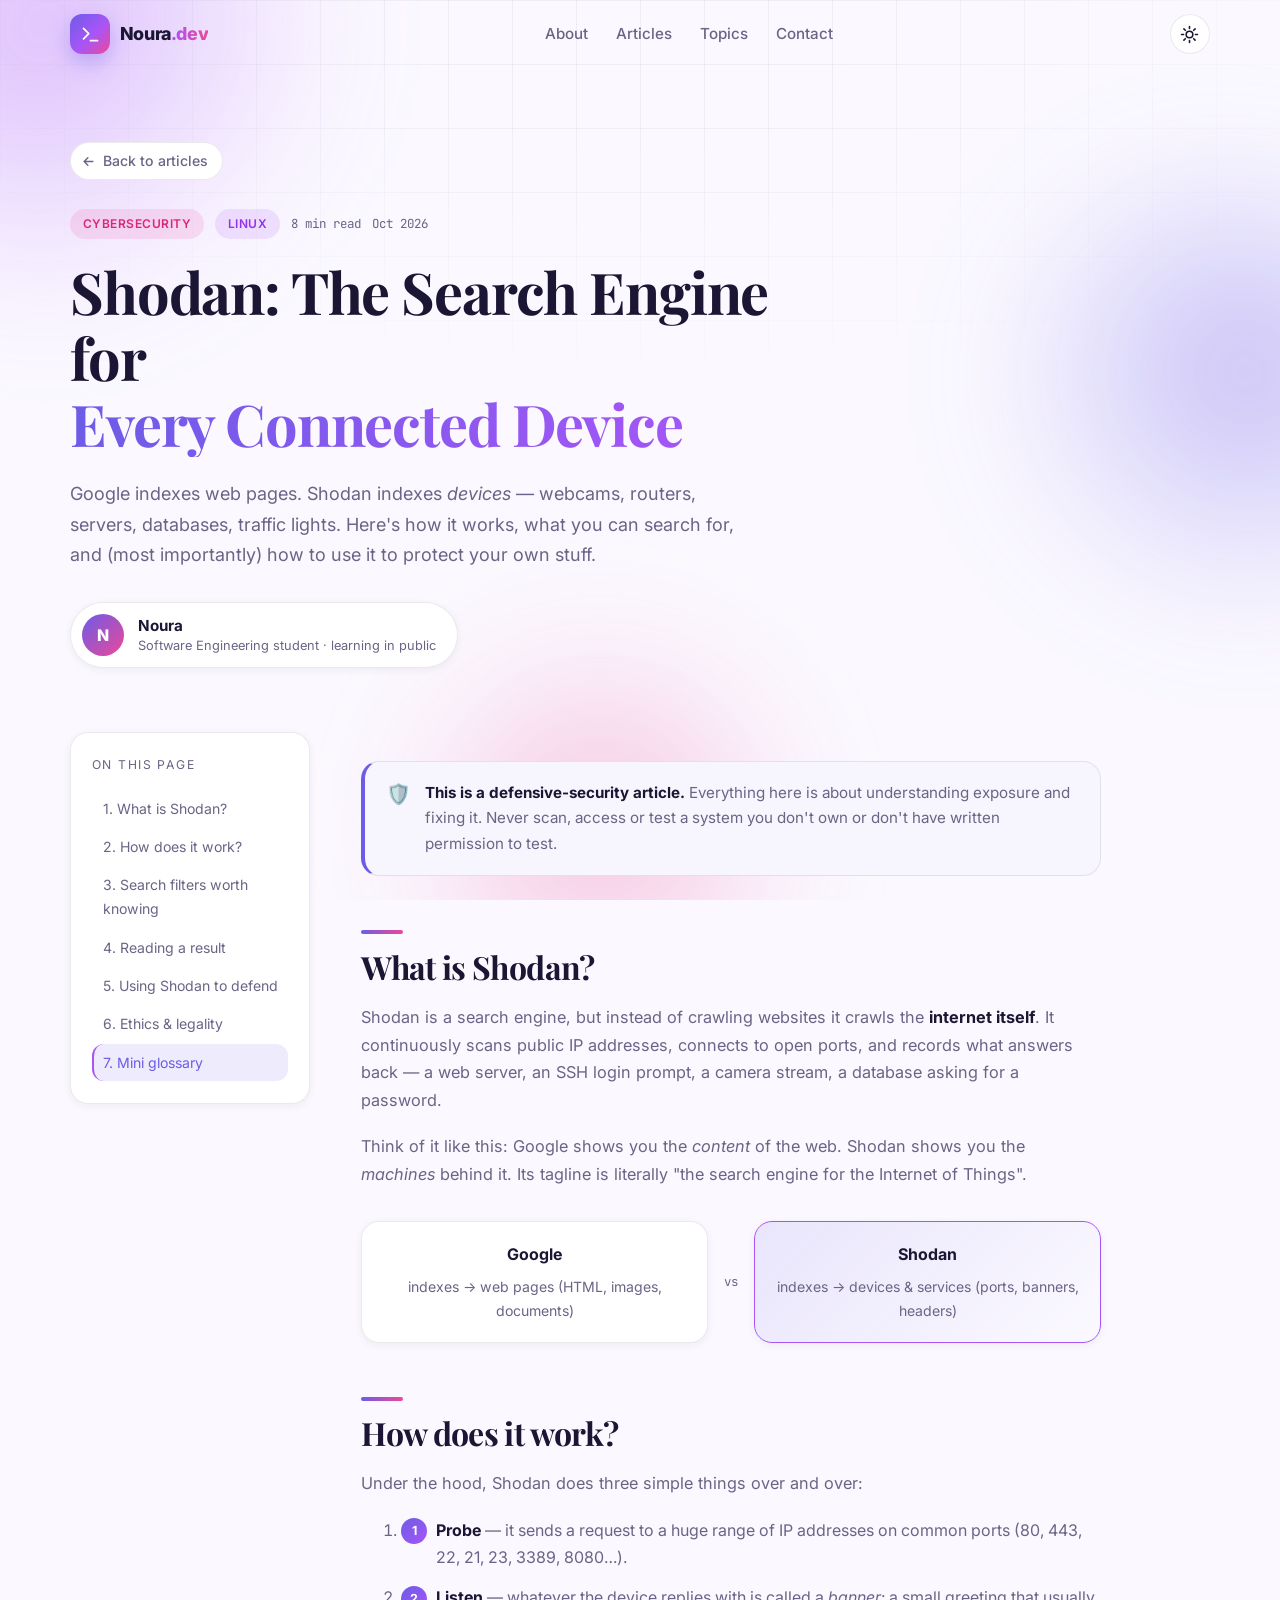
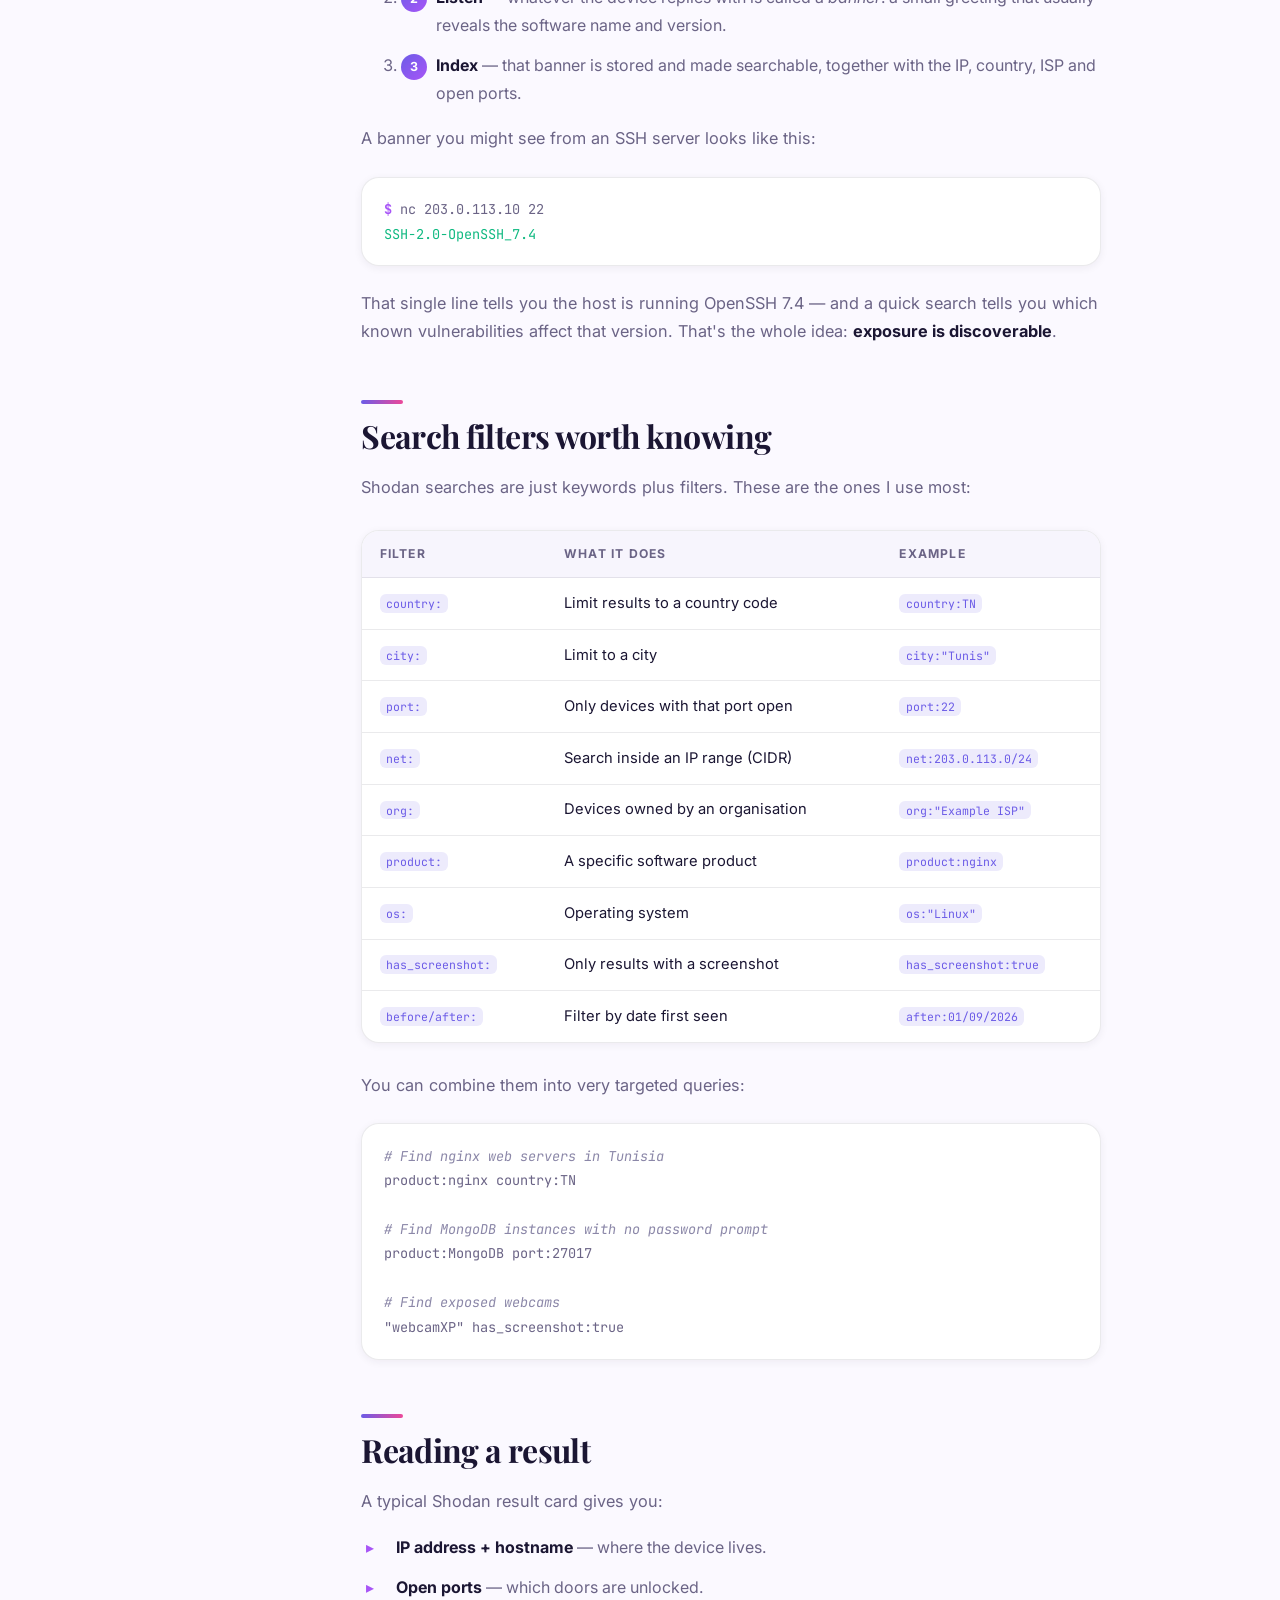
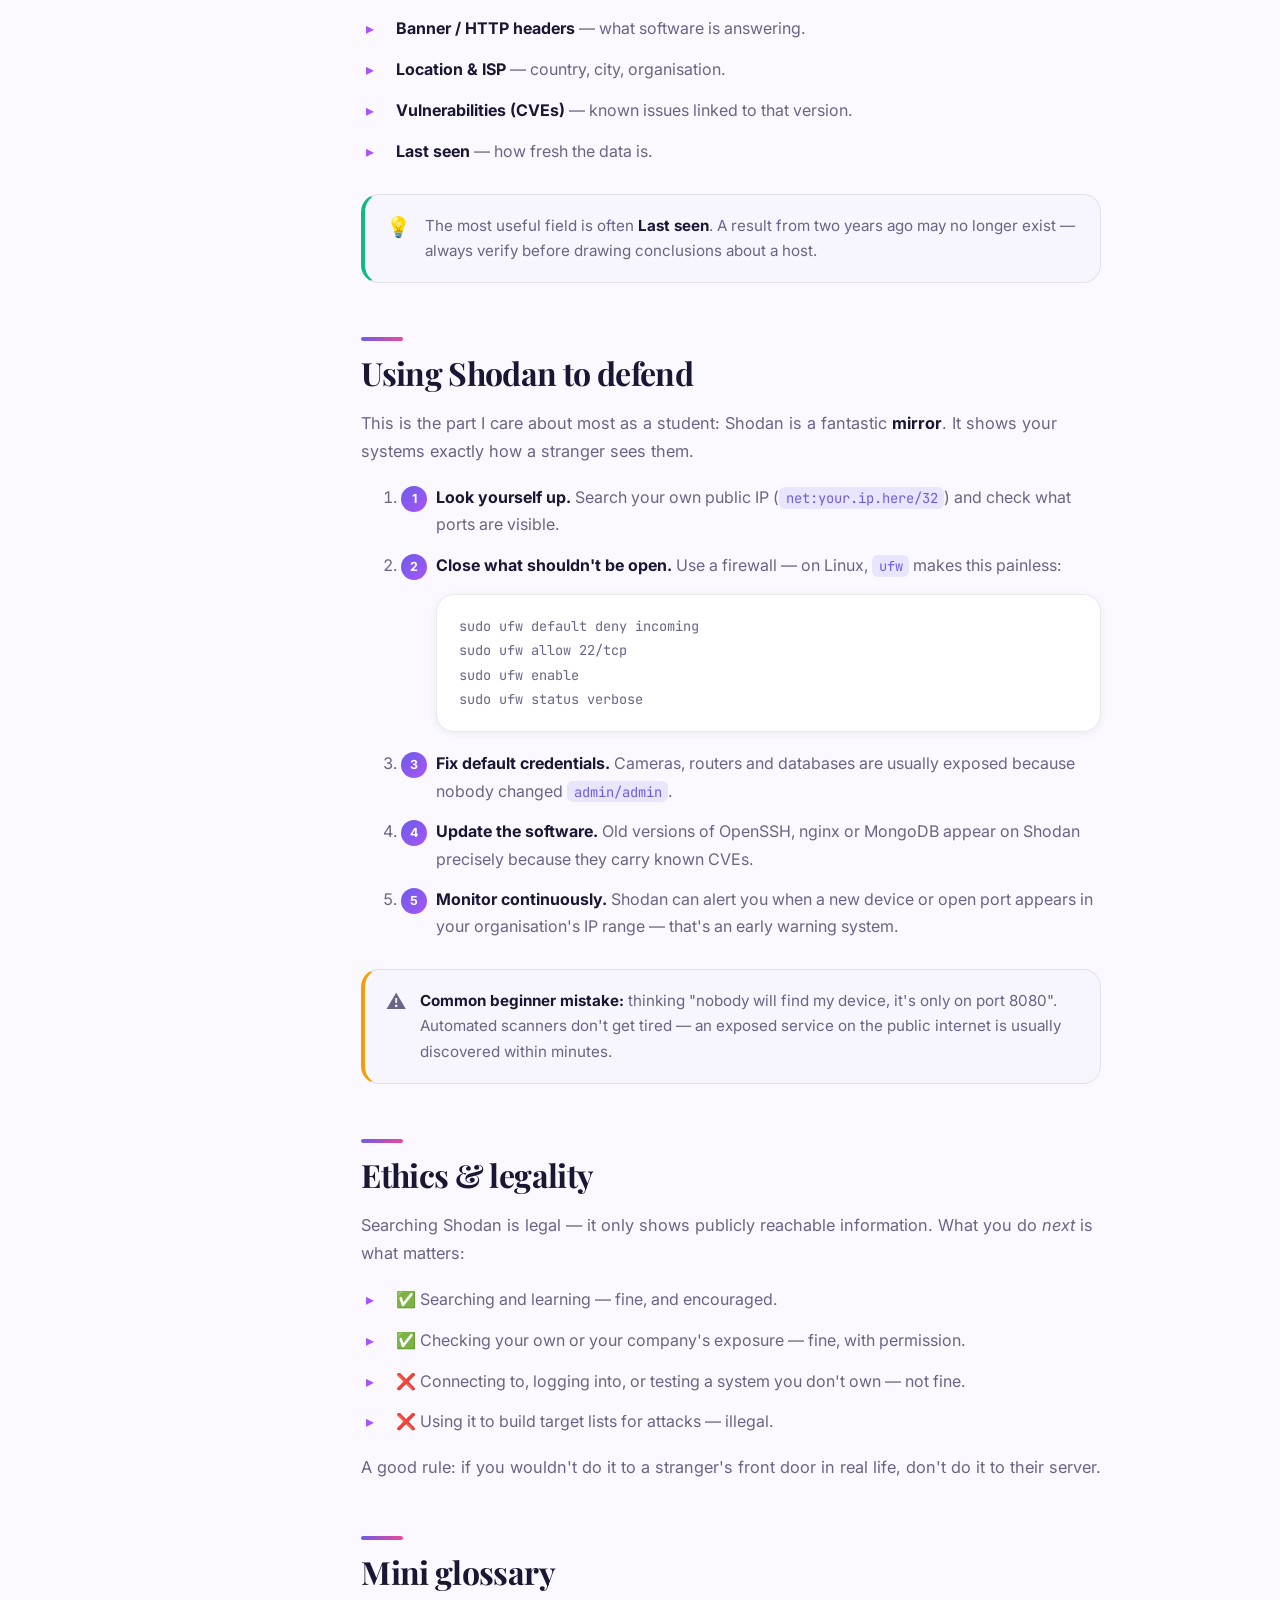
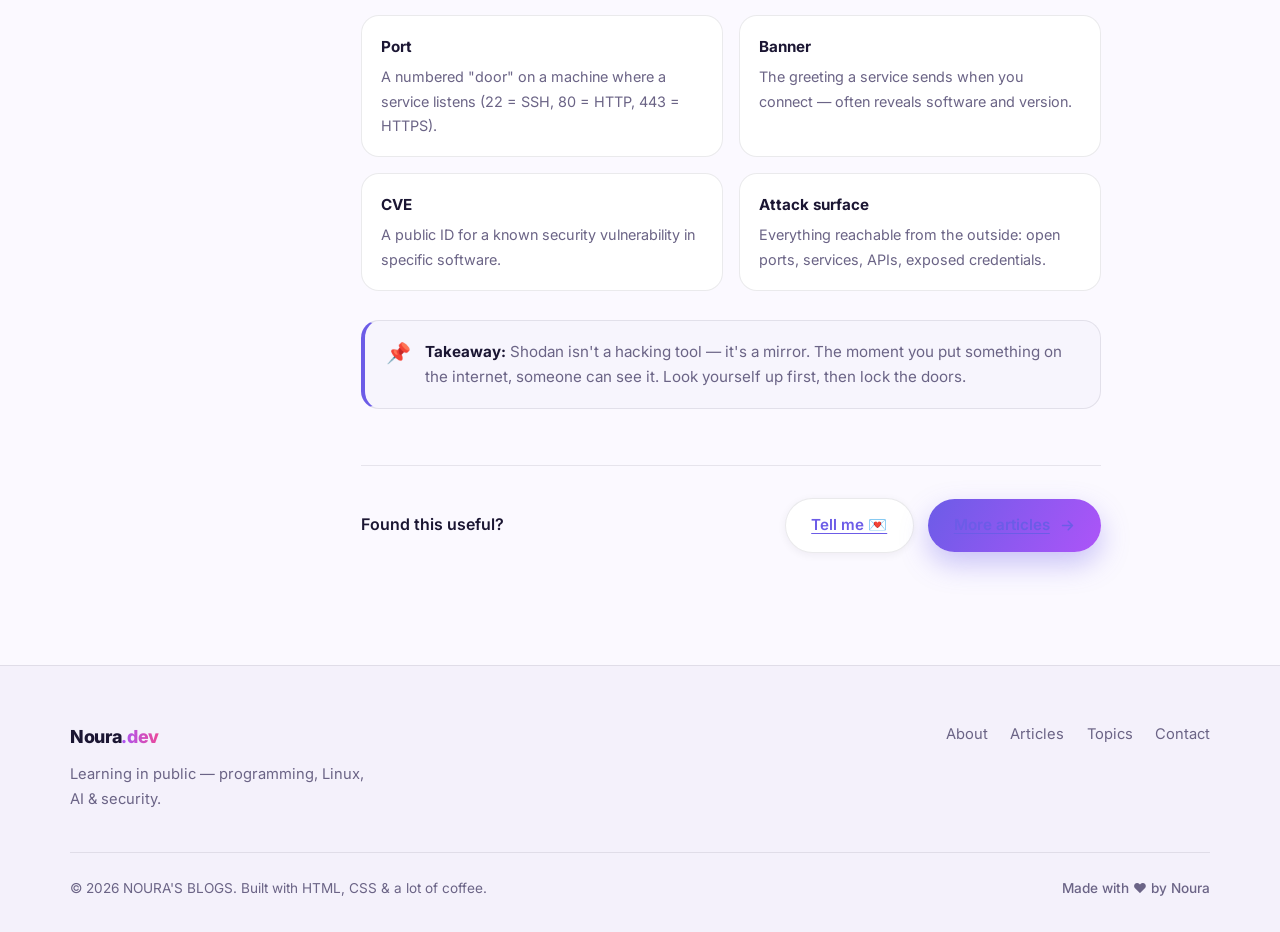
==== articles/shodan.html @ 2f0a2f97 "updates" ====
<!DOCTYPE html>
<html lang="en" data-theme="light">
<head>
    <meta charset="UTF-8">
    <meta name="viewport" content="width=device-width, initial-scale=1.0">
    <meta name="description" content="Shodan explained for beginners: what the 'search engine for the internet' is, how it works, the search filters you should know, and how to use it to defend your own systems.">
    <title>Shodan: The Search Engine for Every Connected Device ✦ NOURA'S BLOGS</title>

    <link rel="preconnect" href="https://fonts.googleapis.com">
    <link rel="preconnect" href="https://fonts.gstatic.com" crossorigin>
    <link href="https://fonts.googleapis.com/css2?family=Inter:wght@400;500;600;700;800&family=Playfair+Display:ital,wght@0,600;0,700;1,600&family=JetBrains+Mono:wght@400;500&display=swap" rel="stylesheet">
    <link rel="stylesheet" href="../styles.css">
</head>
<body>
    <!-- Decorative background -->
    <div class="bg-decor" aria-hidden="true">
        <span class="blob blob-1"></span>
        <span class="blob blob-2"></span>
        <span class="blob blob-3"></span>
        <span class="grid-lines"></span>
    </div>

    <a class="skip-link" href="#article">Skip to article</a>

    <!-- Reading progress -->
    <div class="progress" aria-hidden="true"><span class="progress__bar" id="progressBar"></span></div>

    <!-- ================= NAVBAR ================= -->
    <header class="nav" id="nav">
        <div class="container nav__inner">
            <a class="logo" href="../index.html#top">
                <span class="logo__mark" aria-hidden="true">
                    <svg viewBox="0 0 24 24" fill="none" stroke="currentColor" stroke-width="2" stroke-linecap="round" stroke-linejoin="round">
                        <path d="M4 17l6-6-6-6"/><path d="M12 19h8"/>
                    </svg>
                </span>
                <span class="logo__text">Noura<span class="logo__accent">.dev</span></span>
            </a>

            <nav class="nav__links" aria-label="Main navigation">
                <a href="../index.html#about">About</a>
                <a href="../index.html#articles">Articles</a>
                <a href="../index.html#topics">Topics</a>
                <a href="../index.html#contact">Contact</a>
            </nav>

            <div class="nav__actions">
                <button class="theme-toggle" id="themeToggle" type="button" aria-label="Toggle dark mode" title="Toggle dark mode">
                    <svg class="icon-sun" viewBox="0 0 24 24" fill="none" stroke="currentColor" stroke-width="2" stroke-linecap="round">
                        <circle cx="12" cy="12" r="4.2"/>
                        <path d="M12 2v2.5M12 19.5V22M2 12h2.5M19.5 12H22M4.9 4.9l1.8 1.8M17.3 17.3l1.8 1.8M19.1 4.9l-1.8 1.8M6.7 17.3l-1.8 1.8"/>
                    </svg>
                    <svg class="icon-moon" viewBox="0 0 24 24" fill="none" stroke="currentColor" stroke-width="2" stroke-linecap="round" stroke-linejoin="round">
                        <path d="M20 14.5A8.5 8.5 0 1 1 9.5 4a7 7 0 0 0 10.5 10.5z"/>
                    </svg>
                </button>
                <button class="nav-toggle" id="navToggle" type="button" aria-label="Open menu" aria-expanded="false">
                    <span></span><span></span><span></span>
                </button>
            </div>
        </div>
    </header>

    <main id="article">
        <!-- ================= ARTICLE HEADER ================= -->
        <section class="article-hero">
            <div class="container">
                <a class="back-link" href="../index.html#articles">
                    <svg viewBox="0 0 24 24" fill="none" stroke="currentColor" stroke-width="2.2" stroke-linecap="round" stroke-linejoin="round">
                        <path d="M19 12H5M11 18l-6-6 6-6"/>
                    </svg>
                    Back to articles
                </a>

                <div class="article-hero__tags reveal">
                    <span class="tag tag--security">Cybersecurity</span>
                    <span class="tag tag--linux">Linux</span>
                    <span class="article-meta">8 min read</span>
                    <span class="article-meta">Oct 2026</span>
                </div>

                <h1 class="article-hero__title reveal reveal--delay">
                    Shodan: The Search Engine for
                    <span class="gradient-text">Every Connected Device</span>
                </h1>

                <p class="article-hero__lead reveal reveal--delay-2">
                    Google indexes web pages. Shodan indexes <em>devices</em> — webcams, routers,
                    servers, databases, traffic lights. Here's how it works, what you can search for,
                    and (most importantly) how to use it to protect your own stuff.
                </p>

                <div class="author reveal reveal--delay-3">
                    <span class="author__avatar" aria-hidden="true">N</span>
                    <div class="author__info">
                        <span class="author__name">Noura</span>
                        <span class="author__role">Software Engineering student · learning in public</span>
                    </div>
                </div>
            </div>
        </section>

        <!-- ================= ARTICLE BODY ================= -->
        <section class="section section--article">
            <div class="container article-layout">
                <!-- Table of contents -->
                <aside class="toc reveal" aria-label="Table of contents">
                    <p class="toc__title">On this page</p>
                    <nav class="toc__list">
                        <a href="#what">1. What is Shodan?</a>
                        <a href="#how">2. How does it work?</a>
                        <a href="#filters">3. Search filters worth knowing</a>
                        <a href="#reading">4. Reading a result</a>
                        <a href="#defend">5. Using Shodan to defend</a>
                        <a href="#ethics">6. Ethics &amp; legality</a>
                        <a href="#glossary">7. Mini glossary</a>
                    </nav>
                </aside>

                <article class="prose">
                    <div class="callout callout--note reveal">
                        <span class="callout__icon">🛡️</span>
                        <div>
                            <strong>This is a defensive-security article.</strong>
                            Everything here is about understanding exposure and fixing it.
                            Never scan, access or test a system you don't own or don't have
                            written permission to test.
                        </div>
                    </div>

                    <h2 id="what">What is Shodan?</h2>
                    <p>
                        Shodan is a search engine, but instead of crawling websites it crawls the
                        <strong>internet itself</strong>. It continuously scans public IP addresses,
                        connects to open ports, and records what answers back — a web server, an SSH
                        login prompt, a camera stream, a database asking for a password.
                    </p>
                    <p>
                        Think of it like this: Google shows you the <em>content</em> of the web.
                        Shodan shows you the <em>machines</em> behind it. Its tagline is literally
                        "the search engine for the Internet of Things".
                    </p>

                    <figure class="figure reveal">
                        <div class="figure__box">
                            <span class="figure__label">Google</span>
                            <p>indexes → web pages (HTML, images, documents)</p>
                        </div>
                        <div class="figure__arrow" aria-hidden="true">vs</div>
                        <div class="figure__box figure__box--accent">
                            <span class="figure__label">Shodan</span>
                            <p>indexes → devices &amp; services (ports, banners, headers)</p>
                        </div>
                    </figure>

                    <h2 id="how">How does it work?</h2>
                    <p>Under the hood, Shodan does three simple things over and over:</p>
                    <ol class="steps">
                        <li><strong>Probe</strong> — it sends a request to a huge range of IP addresses on common ports (80, 443, 22, 21, 23, 3389, 8080…).</li>
                        <li><strong>Listen</strong> — whatever the device replies with is called a <em>banner</em>: a small greeting that usually reveals the software name and version.</li>
                        <li><strong>Index</strong> — that banner is stored and made searchable, together with the IP, country, ISP and open ports.</li>
                    </ol>

                    <p>A banner you might see from an SSH server looks like this:</p>
                    <pre class="code"><code><span class="tok-o">$</span> nc 203.0.113.10 22
<span class="tok-s">SSH-2.0-OpenSSH_7.4</span></code></pre>
                    <p>
                        That single line tells you the host is running OpenSSH 7.4 — and a quick
                        search tells you which known vulnerabilities affect that version. That's the
                        whole idea: <strong>exposure is discoverable</strong>.
                    </p>

                    <h2 id="filters">Search filters worth knowing</h2>
                    <p>Shodan searches are just keywords plus filters. These are the ones I use most:</p>

                    <div class="table-wrap reveal">
                        <table class="table">
                            <thead>
                                <tr><th>Filter</th><th>What it does</th><th>Example</th></tr>
                            </thead>
                            <tbody>
                                <tr><td><code>country:</code></td><td>Limit results to a country code</td><td><code>country:TN</code></td></tr>
                                <tr><td><code>city:</code></td><td>Limit to a city</td><td><code>city:"Tunis"</code></td></tr>
                                <tr><td><code>port:</code></td><td>Only devices with that port open</td><td><code>port:22</code></td></tr>
                                <tr><td><code>net:</code></td><td>Search inside an IP range (CIDR)</td><td><code>net:203.0.113.0/24</code></td></tr>
                                <tr><td><code>org:</code></td><td>Devices owned by an organisation</td><td><code>org:"Example ISP"</code></td></tr>
                                <tr><td><code>product:</code></td><td>A specific software product</td><td><code>product:nginx</code></td></tr>
                                <tr><td><code>os:</code></td><td>Operating system</td><td><code>os:"Linux"</code></td></tr>
                                <tr><td><code>has_screenshot:</code></td><td>Only results with a screenshot</td><td><code>has_screenshot:true</code></td></tr>
                                <tr><td><code>before/after:</code></td><td>Filter by date first seen</td><td><code>after:01/09/2026</code></td></tr>
                            </tbody>
                        </table>
                    </div>

                    <p>You can combine them into very targeted queries:</p>
                    <pre class="code"><code><span class="tok-c"># Find nginx web servers in Tunisia</span>
product:nginx country:TN

<span class="tok-c"># Find MongoDB instances with no password prompt</span>
product:MongoDB port:27017

<span class="tok-c"># Find exposed webcams</span>
"webcamXP" has_screenshot:true</code></pre>

                    <h2 id="reading">Reading a result</h2>
                    <p>A typical Shodan result card gives you:</p>
                    <ul class="checklist">
                        <li><strong>IP address + hostname</strong> — where the device lives.</li>
                        <li><strong>Open ports</strong> — which doors are unlocked.</li>
                        <li><strong>Banner / HTTP headers</strong> — what software is answering.</li>
                        <li><strong>Location &amp; ISP</strong> — country, city, organisation.</li>
                        <li><strong>Vulnerabilities (CVEs)</strong> — known issues linked to that version.</li>
                        <li><strong>Last seen</strong> — how fresh the data is.</li>
                    </ul>

                    <div class="callout callout--tip reveal">
                        <span class="callout__icon">💡</span>
                        <div>
                            The most useful field is often <strong>Last seen</strong>. A result from
                            two years ago may no longer exist — always verify before drawing
                            conclusions about a host.
                        </div>
                    </div>

                    <h2 id="defend">Using Shodan to defend</h2>
                    <p>
                        This is the part I care about most as a student: Shodan is a fantastic
                        <strong>mirror</strong>. It shows your systems exactly how a stranger sees them.
                    </p>
                    <ol class="steps">
                        <li>
                            <strong>Look yourself up.</strong> Search your own public IP
                            (<code>net:your.ip.here/32</code>) and check what ports are visible.
                        </li>
                        <li>
                            <strong>Close what shouldn't be open.</strong> Use a firewall —
                            on Linux, <code>ufw</code> makes this painless:
                            <pre class="code code--inline"><code>sudo ufw default deny incoming
sudo ufw allow 22/tcp
sudo ufw enable
sudo ufw status verbose</code></pre>
                        </li>
                        <li>
                            <strong>Fix default credentials.</strong> Cameras, routers and databases
                            are usually exposed because nobody changed <code>admin/admin</code>.
                        </li>
                        <li>
                            <strong>Update the software.</strong> Old versions of OpenSSH, nginx or
                            MongoDB appear on Shodan precisely because they carry known CVEs.
                        </li>
                        <li>
                            <strong>Monitor continuously.</strong> Shodan can alert you when a new
                            device or open port appears in your organisation's IP range — that's an
                            early warning system.
                        </li>
                    </ol>

                    <div class="callout callout--warn reveal">
                        <span class="callout__icon">⚠️</span>
                        <div>
                            <strong>Common beginner mistake:</strong> thinking "nobody will find my
                            device, it's only on port 8080". Automated scanners don't get tired —
                            an exposed service on the public internet is usually discovered within
                            minutes.
                        </div>
                    </div>

                    <h2 id="ethics">Ethics &amp; legality</h2>
                    <p>
                        Searching Shodan is legal — it only shows publicly reachable information.
                        What you do <em>next</em> is what matters:
                    </p>
                    <ul class="checklist">
                        <li>✅ Searching and learning — fine, and encouraged.</li>
                        <li>✅ Checking your own or your company's exposure — fine, with permission.</li>
                        <li>❌ Connecting to, logging into, or testing a system you don't own — not fine.</li>
                        <li>❌ Using it to build target lists for attacks — illegal.</li>
                    </ul>
                    <p>
                        A good rule: if you wouldn't do it to a stranger's front door in real life,
                        don't do it to their server.
                    </p>

                    <h2 id="glossary">Mini glossary</h2>
                    <dl class="glossary">
                        <div>
                            <dt>Port</dt>
                            <dd>A numbered "door" on a machine where a service listens (22 = SSH, 80 = HTTP, 443 = HTTPS).</dd>
                        </div>
                        <div>
                            <dt>Banner</dt>
                            <dd>The greeting a service sends when you connect — often reveals software and version.</dd>
                        </div>
                        <div>
                            <dt>CVE</dt>
                            <dd>A public ID for a known security vulnerability in specific software.</dd>
                        </div>
                        <div>
                            <dt>Attack surface</dt>
                            <dd>Everything reachable from the outside: open ports, services, APIs, exposed credentials.</dd>
                        </div>
                    </dl>

                    <div class="callout callout--note reveal">
                        <span class="callout__icon">📌</span>
                        <div>
                            <strong>Takeaway:</strong> Shodan isn't a hacking tool — it's a mirror.
                            The moment you put something on the internet, someone can see it.
                            Look yourself up first, then lock the doors.
                        </div>
                    </div>

                    <!-- Article footer -->
                    <div class="share">
                        <span class="share__label">Found this useful?</span>
                        <a class="btn btn--ghost" href="../index.html#contact">Tell me 💌</a>
                        <a class="btn btn--primary" href="../index.html#articles">
                            More articles
                            <svg viewBox="0 0 24 24" fill="none" stroke="currentColor" stroke-width="2.2" stroke-linecap="round" stroke-linejoin="round"><path d="M5 12h14M13 6l6 6-6 6"/></svg>
                        </a>
                    </div>
                </article>
            </div>
        </section>
    </main>

    <!-- ================= FOOTER ================= -->
    <footer class="footer">
        <div class="container footer__inner">
            <div class="footer__brand">
                <span class="logo__text">Noura<span class="logo__accent">.dev</span></span>
                <p>Learning in public — programming, Linux, AI &amp; security.</p>
            </div>
            <nav class="footer__links" aria-label="Footer navigation">
                <a href="../index.html#about">About</a>
                <a href="../index.html#articles">Articles</a>
                <a href="../index.html#topics">Topics</a>
                <a href="../index.html#contact">Contact</a>
            </nav>
        </div>
        <div class="container footer__bottom">
            <p>&copy; <span id="year">2026</span> NOURA'S BLOGS. Built with HTML, CSS &amp; a lot of coffee.</p>
            <p class="footer__heart">Made with ❤️ by Noura</p>
        </div>
    </footer>

    <script src="../script.js"></script>
</body>
</html>
---- styles.css ----
/* ============================================================
   Noura's Dev Blog — stylesheet
   Palette: indigo / violet / pink accent on soft neutral base
   ============================================================ */

/* ---------- 1. Design tokens ---------- */
:root {
    --font-sans: "Inter", ui-sans-serif, system-ui, -apple-system, "Segoe UI", Roboto, sans-serif;
    --font-serif: "Playfair Display", Georgia, "Times New Roman", serif;
    --font-mono: "JetBrains Mono", ui-monospace, "SFMono-Regular", Consolas, monospace;

    --bg: #fbf9ff;
    --bg-soft: #f4f1fb;
    --surface: #ffffff;
    --surface-2: #f7f5fd;
    --text: #1b1633;
    --text-muted: #6b6486;
    --border: rgba(27, 22, 51, 0.09);

    --brand: #6c5ce7;
    --brand-2: #a855f7;
    --brand-3: #ec4899;
    --brand-soft: rgba(108, 92, 231, 0.12);

    --radius-sm: 12px;
    --radius: 18px;
    --radius-lg: 26px;
    --shadow-sm: 0 2px 8px rgba(27, 22, 51, 0.06);
    --shadow: 0 10px 30px rgba(27, 22, 51, 0.08);
    --shadow-lg: 0 24px 60px rgba(76, 45, 168, 0.16);

    --maxw: 1140px;
    --ease: cubic-bezier(.22, .68, 0, 1);
}

[data-theme="dark"] {
    --bg: #0d0b1a;
    --bg-soft: #131024;
    --surface: #171331;
    --surface-2: #1e1940;
    --text: #f2effa;
    --text-muted: #a49dc4;
    --border: rgba(242, 239, 250, 0.12);

    --brand: #9b8cff;
    --brand-2: #c084fc;
    --brand-3: #f472b6;
    --brand-soft: rgba(155, 140, 255, 0.18);

    --shadow-sm: 0 2px 8px rgba(0, 0, 0, 0.35);
    --shadow: 0 10px 30px rgba(0, 0, 0, 0.45);
    --shadow-lg: 0 24px 60px rgba(0, 0, 0, 0.55);
}

/* ---------- 2. Base ---------- */
*, *::before, *::after { box-sizing: border-box; }

html { scroll-behavior: smooth; }

body {
    margin: 0;
    font-family: var(--font-sans);
    background: var(--bg);
    color: var(--text);
    line-height: 1.7;
    -webkit-font-smoothing: antialiased;
    overflow-x: hidden;
    transition: background .4s var(--ease), color .4s var(--ease);
}

h1, h2, h3 { line-height: 1.15; margin: 0; letter-spacing: -0.02em; }
p { margin: 0; }
a { color: inherit; text-decoration: none; }
img, svg { display: block; max-width: 100%; }
ul { margin: 0; padding: 0; list-style: none; }

::selection { background: var(--brand); color: #fff; }

.container {
    width: min(100% - 2.5rem, var(--maxw));
    margin-inline: auto;
}

.skip-link {
    position: absolute;
    left: -999px;
    top: 1rem;
    z-index: 200;
    background: var(--brand);
    color: #fff;
    padding: .6rem 1rem;
    border-radius: var(--radius-sm);
}
.skip-link:focus { left: 1rem; }

:focus-visible {
    outline: 3px solid var(--brand-2);
    outline-offset: 3px;
    border-radius: 6px;
}

/* ---------- 3. Decorative background ---------- */
.bg-decor {
    position: fixed;
    inset: 0;
    z-index: -1;
    overflow: hidden;
    pointer-events: none;
}
.blob {
    position: absolute;
    border-radius: 50%;
    filter: blur(80px);
    opacity: .45;
    animation: float 18s ease-in-out infinite;
}
.blob-1 {
    width: 460px; height: 460px;
    top: -140px; left: -120px;
    background: radial-gradient(circle at 30% 30%, #a855f7, transparent 70%);
}
.blob-2 {
    width: 420px; height: 420px;
    top: 22%; right: -140px;
    background: radial-gradient(circle at 60% 40%, #6c5ce7, transparent 70%);
    animation-delay: -6s;
}
.blob-3 {
    width: 380px; height: 380px;
    bottom: -120px; left: 32%;
    background: radial-gradient(circle at 50% 50%, #ec4899, transparent 70%);
    animation-delay: -12s;
}
.grid-lines {
    position: absolute;
    inset: 0;
    background-image:
        linear-gradient(to right, var(--border) 1px, transparent 1px),
        linear-gradient(to bottom, var(--border) 1px, transparent 1px);
    background-size: 64px 64px;
    mask-image: radial-gradient(ellipse 80% 60% at 50% 0%, #000 20%, transparent 75%);
    -webkit-mask-image: radial-gradient(ellipse 80% 60% at 50% 0%, #000 20%, transparent 75%);
    opacity: .6;
}
@keyframes float {
    0%, 100% { transform: translate3d(0, 0, 0) scale(1); }
    50%      { transform: translate3d(30px, -40px, 0) scale(1.08); }
}

/* ---------- 4. Navbar ---------- */
.nav {
    position: sticky;
    top: 0;
    z-index: 100;
    padding: .9rem 0;
    transition: padding .3s var(--ease), background .3s var(--ease),
                box-shadow .3s var(--ease), border-color .3s var(--ease);
    border-bottom: 1px solid transparent;
}
.nav.is-scrolled {
    padding: .55rem 0;
    background: color-mix(in srgb, var(--bg) 78%, transparent);
    backdrop-filter: blur(16px) saturate(160%);
    -webkit-backdrop-filter: blur(16px) saturate(160%);
    border-bottom-color: var(--border);
    box-shadow: var(--shadow-sm);
}
.nav__inner {
    display: flex;
    align-items: center;
    gap: 1.5rem;
    justify-content: space-between;
}

.logo { display: inline-flex; align-items: center; gap: .6rem; }
.logo__mark {
    display: grid;
    place-items: center;
    width: 40px; height: 40px;
    border-radius: 12px;
    color: #fff;
    background: linear-gradient(135deg, var(--brand), var(--brand-2) 55%, var(--brand-3));
    box-shadow: 0 8px 20px rgba(108, 92, 231, .35);
}
.logo__mark svg { width: 21px; height: 21px; }
.logo__text {
    font-weight: 800;
    font-size: 1.12rem;
    letter-spacing: -0.02em;
}
.logo__accent {
    background: linear-gradient(90deg, var(--brand-2), var(--brand-3));
    -webkit-background-clip: text;
    background-clip: text;
    color: transparent;
}

.nav__links { display: flex; gap: 1.75rem; }
.nav__links a {
    position: relative;
    font-size: .95rem;
    font-weight: 500;
    color: var(--text-muted);
    padding: .35rem 0;
    transition: color .25s var(--ease);
}
.nav__links a::after {
    content: "";
    position: absolute;
    left: 0; bottom: 0;
    width: 0; height: 2px;
    border-radius: 2px;
    background: linear-gradient(90deg, var(--brand-2), var(--brand-3));
    transition: width .3s var(--ease);
}
.nav__links a:hover { color: var(--text); }
.nav__links a:hover::after,
.nav__links a.is-active::after { width: 100%; }
.nav__links a.is-active { color: var(--text); }

.nav__actions { display: flex; align-items: center; gap: .6rem; }

.theme-toggle {
    display: grid;
    place-items: center;
    width: 40px; height: 40px;
    border: 1px solid var(--border);
    border-radius: 50%;
    background: var(--surface);
    color: var(--text);
    cursor: pointer;
    transition: transform .3s var(--ease), background .3s var(--ease), border-color .3s var(--ease);
}
.theme-toggle:hover { transform: rotate(20deg) scale(1.06); border-color: var(--brand-2); }
.theme-toggle svg { width: 19px; height: 19px; }
[data-theme="light"] .icon-moon { display: none; }
[data-theme="dark"]  .icon-sun  { display: none; }

.nav-toggle {
    display: none;
    flex-direction: column;
    justify-content: center;
    gap: 5px;
    width: 40px; height: 40px;
    border: 1px solid var(--border);
    border-radius: 12px;
    background: var(--surface);
    cursor: pointer;
    padding: 0 9px;
}
.nav-toggle span {
    display: block;
    height: 2px;
    border-radius: 2px;
    background: var(--text);
    transition: transform .3s var(--ease), opacity .2s var(--ease);
}
.nav-toggle[aria-expanded="true"] span:nth-child(1) { transform: translateY(7px) rotate(45deg); }
.nav-toggle[aria-expanded="true"] span:nth-child(2) { opacity: 0; }
.nav-toggle[aria-expanded="true"] span:nth-child(3) { transform: translateY(-7px) rotate(-45deg); }

/* ---------- 5. Buttons ---------- */
.btn {
    display: inline-flex;
    align-items: center;
    justify-content: center;
    gap: .55rem;
    padding: .85rem 1.6rem;
    border: 0;
    border-radius: 999px;
    font-family: inherit;
    font-size: .95rem;
    font-weight: 600;
    cursor: pointer;
    white-space: nowrap;
    transition: transform .25s var(--ease), box-shadow .25s var(--ease),
                background .25s var(--ease), color .25s var(--ease);
}
.btn svg { width: 17px; height: 17px; transition: transform .25s var(--ease); }
.btn:hover { transform: translateY(-3px); }
.btn:hover svg { transform: translateX(4px); }
.btn:active { transform: translateY(0); }

.btn--primary {
    color: #fff;
    background: linear-gradient(120deg, var(--brand), var(--brand-2) 50%, var(--brand-3));
    background-size: 200% 100%;
    box-shadow: 0 12px 28px rgba(108, 92, 231, .35);
}
.btn--primary:hover { background-position: 100% 0; box-shadow: 0 18px 40px rgba(168, 85, 247, .45); }

.btn--ghost {
    background: var(--surface);
    color: var(--text);
    border: 1px solid var(--border);
    box-shadow: var(--shadow-sm);
}
.btn--ghost:hover { border-color: var(--brand-2); color: var(--brand); }

/* ---------- 6. Hero ---------- */
.hero {
    position: relative;
    padding: clamp(3rem, 9vw, 6.5rem) 0 4rem;
}
.hero__inner {
    display: grid;
    grid-template-columns: 1.05fr .95fr;
    gap: clamp(2rem, 5vw, 4rem);
    align-items: center;
}

.badge {
    display: inline-flex;
    align-items: center;
    gap: .55rem;
    padding: .4rem .95rem;
    border-radius: 999px;
    background: var(--brand-soft);
    border: 1px solid var(--border);
    color: var(--text-muted);
    font-size: .82rem;
    font-weight: 500;
    letter-spacing: .01em;
}
.badge__dot {
    width: 8px; height: 8px;
    border-radius: 50%;
    background: #22c55e;
    box-shadow: 0 0 0 4px rgba(34, 197, 94, .2);
    animation: pulse 2s infinite;
}
@keyframes pulse {
    0%, 100% { box-shadow: 0 0 0 0 rgba(34, 197, 94, .45); }
    70%      { box-shadow: 0 0 0 10px rgba(34, 197, 94, 0); }
}

.hero__title {
    font-family: var(--font-serif);
    font-size: clamp(2.6rem, 6.2vw, 4.4rem);
    font-weight: 700;
    margin: 1.2rem 0 0;
}
.gradient-text {
    display: block;
    background: linear-gradient(100deg, var(--brand), var(--brand-2) 45%, var(--brand-3));
    -webkit-background-clip: text;
    background-clip: text;
    color: transparent;
    background-size: 200% auto;
    animation: shine 7s linear infinite;
}
@keyframes shine {
    to { background-position: 200% center; }
}

.hero__lead {
    margin-top: 1.4rem;
    max-width: 54ch;
    font-size: clamp(1rem, 1.6vw, 1.12rem);
    color: var(--text-muted);
}
.hero__lead strong { color: var(--text); }

.hero__cta {
    display: flex;
    flex-wrap: wrap;
    gap: .9rem;
    margin-top: 2.2rem;
}

.stats {
    display: flex;
    gap: clamp(1.5rem, 5vw, 3.5rem);
    margin: 2.8rem 0 0;
    padding-top: 1.8rem;
    border-top: 1px solid var(--border);
}
.stat dt {
    font-size: .78rem;
    text-transform: uppercase;
    letter-spacing: .12em;
    color: var(--text-muted);
}
.stat dd {
    margin: .2rem 0 0;
    font-family: var(--font-serif);
    font-size: 1.9rem;
    font-weight: 700;
    background: linear-gradient(120deg, var(--brand), var(--brand-3));
    -webkit-background-clip: text;
    background-clip: text;
    color: transparent;
}

/* hero code card */
.hero__card { position: relative; }
.card-window {
    border-radius: var(--radius-lg);
    background: var(--surface);
    border: 1px solid var(--border);
    box-shadow: var(--shadow-lg);
    overflow: hidden;
    transform: perspective(1200px) rotateY(-6deg) rotateX(3deg);
    transition: transform .5s var(--ease);
}
.card-window:hover { transform: perspective(1200px) rotateY(0deg) rotateX(0deg); }
.card-window__bar {
    display: flex;
    align-items: center;
    gap: .5rem;
    padding: .85rem 1.1rem;
    background: var(--surface-2);
    border-bottom: 1px solid var(--border);
}
.dot { width: 11px; height: 11px; border-radius: 50%; }
.dot--red { background: #ff5f57; }
.dot--yellow { background: #febc2e; }
.dot--green { background: #28c840; }
.card-window__title {
    margin-left: .5rem;
    font-family: var(--font-mono);
    font-size: .78rem;
    color: var(--text-muted);
}
.card-window__body {
    margin: 0;
    padding: 1.4rem 1.35rem 1.6rem;
    font-family: var(--font-mono);
    font-size: .82rem;
    line-height: 1.85;
    color: var(--text-muted);
    overflow-x: auto;
}
.tok-c { color: #8b87a8; font-style: italic; }
.tok-k { color: var(--brand); font-weight: 500; }
.tok-s { color: #10b981; }
.tok-b { color: var(--brand-3); }
.tok-o { color: var(--brand-2); font-weight: 700; }

.float-chip {
    position: absolute;
    padding: .5rem .95rem;
    border-radius: 999px;
    background: var(--surface);
    border: 1px solid var(--border);
    box-shadow: var(--shadow);
    font-size: .8rem;
    font-weight: 600;
    animation: float 9s ease-in-out infinite;
}
.float-chip--1 { top: -18px; right: 6%; }
.float-chip--2 { bottom: 14%; left: -28px; animation-delay: -3s; }
.float-chip--3 { bottom: -20px; right: 12%; animation-delay: -6s; }

.scroll-hint {
    display: grid;
    place-items: center;
    margin-top: 3rem;
    opacity: .55;
    transition: opacity .3s var(--ease);
}
.scroll-hint:hover { opacity: 1; }
.scroll-hint__mouse {
    width: 24px; height: 38px;
    border: 2px solid var(--text-muted);
    border-radius: 999px;
    position: relative;
}
.scroll-hint__mouse::after {
    content: "";
    position: absolute;
    left: 50%; top: 8px;
    width: 4px; height: 8px;
    margin-left: -2px;
    border-radius: 2px;
    background: var(--text-muted);
    animation: wheel 1.6s ease-in-out infinite;
}
@keyframes wheel {
    0%   { transform: translateY(0); opacity: 1; }
    100% { transform: translateY(12px); opacity: 0; }
}

/* ---------- 7. Sections ---------- */
.section { padding: clamp(4rem, 9vw, 7rem) 0; }
.section--tinted {
    background: linear-gradient(180deg, transparent, var(--bg-soft) 15%, var(--bg-soft) 85%, transparent);
}

.section__head { max-width: 640px; margin-bottom: clamp(2.2rem, 5vw, 3.5rem); }
.eyebrow {
    display: inline-block;
    font-family: var(--font-mono);
    font-size: .78rem;
    letter-spacing: .18em;
    text-transform: uppercase;
    color: var(--brand-2);
    margin-bottom: .8rem;
}
.section__title {
    font-family: var(--font-serif);
    font-size: clamp(1.9rem, 4vw, 2.9rem);
    font-weight: 700;
}
.section__sub {
    margin-top: 1rem;
    color: var(--text-muted);
    font-size: 1.05rem;
}

/* ---------- 8. About cards ---------- */
.about__grid {
    display: grid;
    grid-template-columns: repeat(auto-fit, minmax(240px, 1fr));
    gap: 1.4rem;
}
.glass-card {
    position: relative;
    padding: 1.9rem 1.7rem;
    border-radius: var(--radius);
    background: var(--surface);
    border: 1px solid var(--border);
    box-shadow: var(--shadow-sm);
    overflow: hidden;
    transition: transform .35s var(--ease), box-shadow .35s var(--ease), border-color .35s var(--ease);
}
.glass-card::before {
    content: "";
    position: absolute;
    inset: 0 0 auto 0;
    height: 4px;
    background: linear-gradient(90deg, var(--brand), var(--brand-2), var(--brand-3));
    transform: scaleX(0);
    transform-origin: left;
    transition: transform .4s var(--ease);
}
.glass-card:hover {
    transform: translateY(-8px);
    box-shadow: var(--shadow);
    border-color: transparent;
}
.glass-card:hover::before { transform: scaleX(1); }
.glass-card__icon {
    display: grid;
    place-items: center;
    width: 48px; height: 48px;
    border-radius: 14px;
    font-size: 1.5rem;
    background: var(--brand-soft);
    margin-bottom: 1.1rem;
}
.glass-card h3 { font-size: 1.15rem; font-weight: 700; }
.glass-card p { margin-top: .6rem; color: var(--text-muted); font-size: .95rem; }

/* ---------- 9. Posts ---------- */
.posts {
    display: grid;
    grid-template-columns: repeat(auto-fit, minmax(300px, 1fr));
    gap: 1.6rem;
}
.post {
    display: flex;
    flex-direction: column;
    padding: 1.8rem;
    border-radius: var(--radius-lg);
    background: var(--surface);
    border: 1px solid var(--border);
    box-shadow: var(--shadow-sm);
    transition: transform .35s var(--ease), box-shadow .35s var(--ease);
}
.post:hover { transform: translateY(-10px); box-shadow: var(--shadow-lg); }
.post--featured {
    position: relative;
    cursor: pointer;
    background:
        linear-gradient(var(--surface), var(--surface)) padding-box,
        linear-gradient(135deg, var(--brand), var(--brand-2) 50%, var(--brand-3)) border-box;
    border: 1px solid transparent;
    box-shadow: var(--shadow);
}
.post--featured::after {
    content: "★ Featured";
    position: absolute;
    top: -12px; right: 18px;
    padding: .28rem .8rem;
    border-radius: 999px;
    font-size: .7rem;
    font-weight: 700;
    letter-spacing: .06em;
    text-transform: uppercase;
    color: #fff;
    background: linear-gradient(120deg, var(--brand), var(--brand-3));
    box-shadow: 0 6px 16px rgba(168, 85, 247, .4);
}
.post__top {
    display: flex;
    align-items: center;
    justify-content: space-between;
    gap: 1rem;
    margin-bottom: 1.1rem;
}
.tag {
    padding: .3rem .8rem;
    border-radius: 999px;
    font-size: .75rem;
    font-weight: 600;
    letter-spacing: .04em;
    text-transform: uppercase;
}
.tag--linux  { background: rgba(168, 85, 247, .14); color: #9333ea; }
.tag--python { background: rgba(34, 197, 94, .14);  color: #16a34a; }
.post__meta { font-size: .8rem; color: var(--text-muted); font-family: var(--font-mono); }

.post__title {
    font-family: var(--font-serif);
    font-size: 1.45rem;
    font-weight: 700;
}
.post__title a { background-image: linear-gradient(var(--brand-3), var(--brand-3)); background-size: 0 2px; background-repeat: no-repeat; background-position: 0 100%; transition: background-size .35s var(--ease); }
.post:hover .post__title a { background-size: 100% 2px; }

.post__excerpt {
    margin-top: .85rem;
    color: var(--text-muted);
    font-size: .96rem;
    flex: 1;
}
.post__excerpt code {
    font-family: var(--font-mono);
    font-size: .85em;
    padding: .1rem .35rem;
    border-radius: 6px;
    background: var(--brand-soft);
    color: var(--brand);
}
.post__foot {
    display: flex;
    align-items: center;
    justify-content: space-between;
    margin-top: 1.5rem;
    padding-top: 1.1rem;
    border-top: 1px solid var(--border);
    font-size: .85rem;
    color: var(--text-muted);
}
.post__link {
    display: inline-flex;
    align-items: center;
    gap: .4rem;
    font-weight: 600;
    color: var(--brand);
}
.post__link svg { width: 15px; height: 15px; transition: transform .25s var(--ease); }
.post:hover .post__link svg { transform: translateX(5px); }

/* ---------- 10. Chips ---------- */
.chips { display: flex; flex-wrap: wrap; gap: .8rem; }
.chip {
    padding: .6rem 1.15rem;
    border-radius: 999px;
    background: var(--surface);
    border: 1px solid var(--border);
    font-size: .9rem;
    font-weight: 500;
    cursor: default;
    transition: transform .25s var(--ease), color .25s var(--ease),
                border-color .25s var(--ease), box-shadow .25s var(--ease);
}
.chip:hover {
    transform: translateY(-4px);
    color: var(--brand);
    border-color: var(--brand-2);
    box-shadow: var(--shadow-sm);
}

/* ---------- 11. CTA ---------- */
.cta {
    position: relative;
    padding: clamp(2.5rem, 6vw, 4.5rem) clamp(1.5rem, 5vw, 3.5rem);
    border-radius: var(--radius-lg);
    text-align: center;
    color: #fff;
    overflow: hidden;
    background: linear-gradient(125deg, #6c5ce7, #a855f7 45%, #ec4899);
    box-shadow: var(--shadow-lg);
}
.cta::after {
    content: "";
    position: absolute;
    width: 320px; height: 320px;
    right: -80px; top: -120px;
    border-radius: 50%;
    background: rgba(255, 255, 255, .16);
    filter: blur(10px);
}
.cta__title {
    font-family: var(--font-serif);
    font-size: clamp(1.8rem, 4vw, 2.7rem);
    font-weight: 700;
}
.cta__sub {
    max-width: 46ch;
    margin: 1rem auto 0;
    color: rgba(255, 255, 255, .88);
}
.cta__form {
    display: flex;
    gap: .7rem;
    max-width: 520px;
    margin: 2rem auto 0;
    flex-wrap: wrap;
}
.cta__form input {
    flex: 1 1 220px;
    min-width: 0;
    padding: .85rem 1.2rem;
    border: 1px solid rgba(255, 255, 255, .35);
    border-radius: 999px;
    background: rgba(255, 255, 255, .16);
    color: #fff;
    font-family: inherit;
    font-size: .95rem;
    backdrop-filter: blur(6px);
    transition: background .25s var(--ease), border-color .25s var(--ease);
}
.cta__form input::placeholder { color: rgba(255, 255, 255, .7); }
.cta__form input:focus {
    outline: none;
    background: rgba(255, 255, 255, .26);
    border-color: #fff;
}
.cta__form .btn--primary {
    background: #fff;
    color: var(--brand);
    box-shadow: 0 10px 24px rgba(0, 0, 0, .2);
}
.cta__form .btn--primary:hover { background: #fff; color: var(--brand-3); }
.cta__note {
    min-height: 1.4rem;
    margin-top: .9rem;
    font-size: .88rem;
    color: #fff;
    font-weight: 500;
}

/* ---------- 12. Footer ---------- */
.footer {
    padding: 3.5rem 0 2rem;
    background: var(--bg-soft);
    border-top: 1px solid var(--border);
}
.footer__inner {
    display: flex;
    flex-wrap: wrap;
    gap: 2rem;
    justify-content: space-between;
    align-items: flex-start;
}
.footer__brand p {
    margin-top: .6rem;
    max-width: 34ch;
    color: var(--text-muted);
    font-size: .92rem;
}
.footer__links { display: flex; flex-wrap: wrap; gap: 1.4rem; }
.footer__links a {
    font-size: .92rem;
    color: var(--text-muted);
    transition: color .25s var(--ease);
}
.footer__links a:hover { color: var(--brand); }
.footer__bottom {
    display: flex;
    flex-wrap: wrap;
    gap: .6rem;
    justify-content: space-between;
    margin-top: 2.5rem;
    padding-top: 1.5rem;
    border-top: 1px solid var(--border);
    font-size: .85rem;
    color: var(--text-muted);
}
.footer__heart { font-weight: 500; }

/* ---------- 12b. Article page ---------- */
.progress {
    position: fixed;
    top: 0; left: 0;
    z-index: 120;
    width: 100%;
    height: 3px;
    background: transparent;
}
.progress__bar {
    display: block;
    width: 0;
    height: 100%;
    background: linear-gradient(90deg, var(--brand), var(--brand-2) 50%, var(--brand-3));
    box-shadow: 0 0 12px rgba(168, 85, 247, .7);
    transition: width .1s linear;
}

.article-hero { padding: clamp(2.5rem, 6vw, 4.5rem) 0 1rem; }
.back-link {
    display: inline-flex;
    align-items: center;
    gap: .45rem;
    font-size: .88rem;
    font-weight: 500;
    color: var(--text-muted);
    padding: .4rem .9rem .4rem .6rem;
    border-radius: 999px;
    border: 1px solid var(--border);
    background: var(--surface);
    transition: color .25s var(--ease), border-color .25s var(--ease), transform .25s var(--ease);
}
.back-link svg { width: 15px; height: 15px; transition: transform .25s var(--ease); }
.back-link:hover { color: var(--brand); border-color: var(--brand-2); transform: translateX(-3px); }
.back-link:hover svg { transform: translateX(-4px); }

.article-hero__tags {
    display: flex;
    flex-wrap: wrap;
    align-items: center;
    gap: .7rem;
    margin-top: 1.8rem;
}
.tag--security { background: rgba(236, 72, 153, .14); color: #db2777; }
.article-meta {
    font-family: var(--font-mono);
    font-size: .78rem;
    color: var(--text-muted);
}

.article-hero__title {
    font-family: var(--font-serif);
    font-size: clamp(2.1rem, 5vw, 3.6rem);
    font-weight: 700;
    margin: 1.2rem 0 0;
    max-width: 20ch;
}
.article-hero__lead {
    margin-top: 1.3rem;
    max-width: 62ch;
    font-size: clamp(1rem, 1.6vw, 1.13rem);
    color: var(--text-muted);
}

.author {
    display: inline-flex;
    align-items: center;
    gap: .85rem;
    margin-top: 2rem;
    padding: .7rem 1.3rem .7rem .7rem;
    border-radius: 999px;
    background: var(--surface);
    border: 1px solid var(--border);
    box-shadow: var(--shadow-sm);
}
.author__avatar {
    display: grid;
    place-items: center;
    width: 42px; height: 42px;
    border-radius: 50%;
    font-weight: 800;
    color: #fff;
    background: linear-gradient(135deg, var(--brand), var(--brand-3));
}
.author__info { display: flex; flex-direction: column; line-height: 1.35; }
.author__name { font-weight: 700; font-size: .95rem; }
.author__role { font-size: .8rem; color: var(--text-muted); }

.section--article { padding-top: clamp(2rem, 4vw, 3rem); }
.article-layout {
    display: grid;
    grid-template-columns: 240px minmax(0, 1fr);
    gap: clamp(1.5rem, 4vw, 3.5rem);
    align-items: start;
}

/* Table of contents */
.toc {
    position: sticky;
    top: 90px;
    padding: 1.4rem 1.3rem;
    border-radius: var(--radius);
    background: var(--surface);
    border: 1px solid var(--border);
    box-shadow: var(--shadow-sm);
}
.toc__title {
    font-size: .76rem;
    text-transform: uppercase;
    letter-spacing: .14em;
    color: var(--text-muted);
    margin-bottom: .9rem;
}
.toc__list { display: flex; flex-direction: column; gap: .1rem; }
.toc__list a {
    padding: .4rem .6rem;
    border-radius: var(--radius-sm);
    font-size: .88rem;
    color: var(--text-muted);
    border-left: 2px solid transparent;
    transition: color .2s var(--ease), background .2s var(--ease), border-color .2s var(--ease);
}
.toc__list a:hover,
.toc__list a.is-active {
    color: var(--brand);
    background: var(--brand-soft);
    border-left-color: var(--brand-2);
}

/* Prose */
.prose { max-width: 74ch; }
.prose > * + * { margin-top: 1.15rem; }
.prose h2 {
    font-family: var(--font-serif);
    font-size: clamp(1.5rem, 2.6vw, 2rem);
    font-weight: 700;
    margin-top: 3rem;
    padding-top: .4rem;
    scroll-margin-top: 100px;
}
.prose h2::before {
    content: "";
    display: block;
    width: 42px; height: 4px;
    margin-bottom: .9rem;
    border-radius: 2px;
    background: linear-gradient(90deg, var(--brand), var(--brand-3));
}
.prose p { color: var(--text-muted); font-size: 1.02rem; }
.prose strong { color: var(--text); }
.prose em { font-style: italic; }
.prose a { color: var(--brand); text-decoration: underline; text-underline-offset: 3px; }
.prose code {
    font-family: var(--font-mono);
    font-size: .86em;
    padding: .12rem .4rem;
    border-radius: 6px;
    background: var(--brand-soft);
    color: var(--brand);
}

/* Code block */
.code {
    margin: 1.5rem 0;
    padding: 1.2rem 1.35rem;
    border-radius: var(--radius);
    background: var(--surface);
    border: 1px solid var(--border);
    box-shadow: var(--shadow-sm);
    overflow-x: auto;
    font-family: var(--font-mono);
    font-size: .85rem;
    line-height: 1.8;
    color: var(--text-muted);
}
.code--inline { margin: .9rem 0 .3rem; }
.code code { background: none; color: inherit; padding: 0; font-size: inherit; }

/* Steps / lists */
.steps, .checklist {
    display: flex;
    flex-direction: column;
    gap: .85rem;
    counter-reset: step;
}
.steps li, .checklist li {
    position: relative;
    padding-left: 2.2rem;
    color: var(--text-muted);
}
.steps li {
    counter-increment: step;
}
.steps li::before {
    content: counter(step);
    position: absolute;
    left: 0; top: .1rem;
    display: grid;
    place-items: center;
    width: 26px; height: 26px;
    border-radius: 50%;
    font-size: .78rem;
    font-weight: 700;
    color: #fff;
    background: linear-gradient(135deg, var(--brand), var(--brand-2));
}
.checklist li::before {
    content: "▸";
    position: absolute;
    left: .3rem; top: 0;
    color: var(--brand-2);
    font-weight: 700;
}

/* Callouts */
.callout {
    display: flex;
    gap: .9rem;
    padding: 1.1rem 1.3rem;
    border-radius: var(--radius);
    border: 1px solid var(--border);
    background: var(--surface-2);
    font-size: .95rem;
    color: var(--text-muted);
    margin: 1.8rem 0;
}
.callout__icon { font-size: 1.25rem; line-height: 1.4; }
.callout strong { color: var(--text); }
.callout--note { border-left: 4px solid var(--brand); }
.callout--tip  { border-left: 4px solid #10b981; }
.callout--warn { border-left: 4px solid #f59e0b; }

/* Figure */
.figure {
    display: grid;
    grid-template-columns: 1fr auto 1fr;
    gap: 1rem;
    align-items: center;
    margin: 2rem 0;
}
.figure__box {
    padding: 1.2rem;
    border-radius: var(--radius);
    background: var(--surface);
    border: 1px solid var(--border);
    box-shadow: var(--shadow-sm);
    text-align: center;
}
.figure__box--accent {
    background: linear-gradient(135deg, var(--brand-soft), transparent);
    border-color: var(--brand-2);
}
.figure__label {
    display: block;
    font-weight: 700;
    margin-bottom: .4rem;
}
.figure__box p { font-size: .88rem; color: var(--text-muted); }
.figure__arrow {
    font-family: var(--font-mono);
    font-size: .78rem;
    color: var(--text-muted);
}

/* Table */
.table-wrap {
    margin: 1.8rem 0;
    border-radius: var(--radius);
    border: 1px solid var(--border);
    background: var(--surface);
    box-shadow: var(--shadow-sm);
    overflow-x: auto;
}
.table { width: 100%; border-collapse: collapse; font-size: .92rem; min-width: 480px; }
.table th, .table td {
    padding: .8rem 1.1rem;
    text-align: left;
    border-bottom: 1px solid var(--border);
}
.table th {
    font-size: .76rem;
    text-transform: uppercase;
    letter-spacing: .1em;
    color: var(--text-muted);
    background: var(--surface-2);
}
.table tbody tr:last-child td { border-bottom: 0; }
.table tbody tr:hover { background: var(--surface-2); }
.table td:first-child, .table td:last-child { font-family: var(--font-mono); font-size: .84rem; }

/* Glossary */
.glossary {
    display: grid;
    grid-template-columns: repeat(auto-fit, minmax(240px, 1fr));
    gap: 1rem;
    margin: 1.5rem 0 0;
}
.glossary > div {
    padding: 1.1rem 1.2rem;
    border-radius: var(--radius);
    background: var(--surface);
    border: 1px solid var(--border);
    transition: transform .25s var(--ease), border-color .25s var(--ease);
}
.glossary > div:hover { transform: translateY(-4px); border-color: var(--brand-2); }
.glossary dt { font-weight: 700; font-size: .95rem; }
.glossary dd { margin: .35rem 0 0; font-size: .9rem; color: var(--text-muted); }

/* Share row */
.share {
    display: flex;
    flex-wrap: wrap;
    align-items: center;
    gap: .9rem;
    margin-top: 3.5rem;
    padding-top: 2rem;
    border-top: 1px solid var(--border);
}
.share__label { font-weight: 600; margin-right: auto; }

/* ---------- 13. Scroll reveal ---------- */
.reveal {
    opacity: 0;
    transform: translateY(28px);
    transition: opacity .8s var(--ease), transform .8s var(--ease);
    will-change: opacity, transform;
}
.reveal.is-visible { opacity: 1; transform: none; }
.reveal--delay   { transition-delay: .12s; }
.reveal--delay-2 { transition-delay: .24s; }
.reveal--delay-3 { transition-delay: .36s; }

/* ---------- 14. Responsive ---------- */
@media (max-width: 980px) {
    .article-layout { grid-template-columns: 1fr; }
    .toc {
        position: static;
        order: -1;
    }
    .toc__list {
        display: grid;
        grid-template-columns: repeat(auto-fit, minmax(200px, 1fr));
        gap: .2rem .6rem;
    }
    .figure { grid-template-columns: 1fr; }
    .figure__arrow { text-align: center; }
}

@media (max-width: 900px) {
    .hero__inner { grid-template-columns: 1fr; }
    .hero__card { order: -1; }
    .card-window { transform: none; }
    .float-chip--2 { left: 8px; }
    .scroll-hint { display: none; }
}

@media (max-width: 760px) {
    .nav__links {
        position: absolute;
        top: calc(100% + .6rem);
        right: 1.25rem;
        flex-direction: column;
        gap: .2rem;
        min-width: 190px;
        padding: .8rem;
        border-radius: var(--radius);
        background: var(--surface);
        border: 1px solid var(--border);
        box-shadow: var(--shadow);
        opacity: 0;
        visibility: hidden;
        transform: translateY(-10px);
        transition: opacity .25s var(--ease), transform .25s var(--ease), visibility .25s;
    }
    .nav__links.is-open { opacity: 1; visibility: visible; transform: none; }
    .nav__links a { padding: .6rem .8rem; border-radius: var(--radius-sm); }
    .nav__links a:hover { background: var(--surface-2); }
    .nav__links a::after { display: none; }
    .nav-toggle { display: flex; }
    .stats { flex-wrap: wrap; gap: 1.6rem 2.2rem; }
    .cta__form { flex-direction: column; }
}

@media (max-width: 520px) {
    .hero__lead { font-size: 1rem; }
    .float-chip--1, .float-chip--3 { display: none; }
    .footer__bottom { flex-direction: column; }
}

@media (prefers-reduced-motion: reduce) {
    *, *::before, *::after {
        animation-duration: .001ms !important;
        animation-iteration-count: 1 !important;
        transition-duration: .001ms !important;
        scroll-behavior: auto !important;
    }
    .reveal { opacity: 1; transform: none; }
}

@media print {
    .bg-decor, .nav, .scroll-hint, .cta__form { display: none; }
    body { background: #fff; }
}
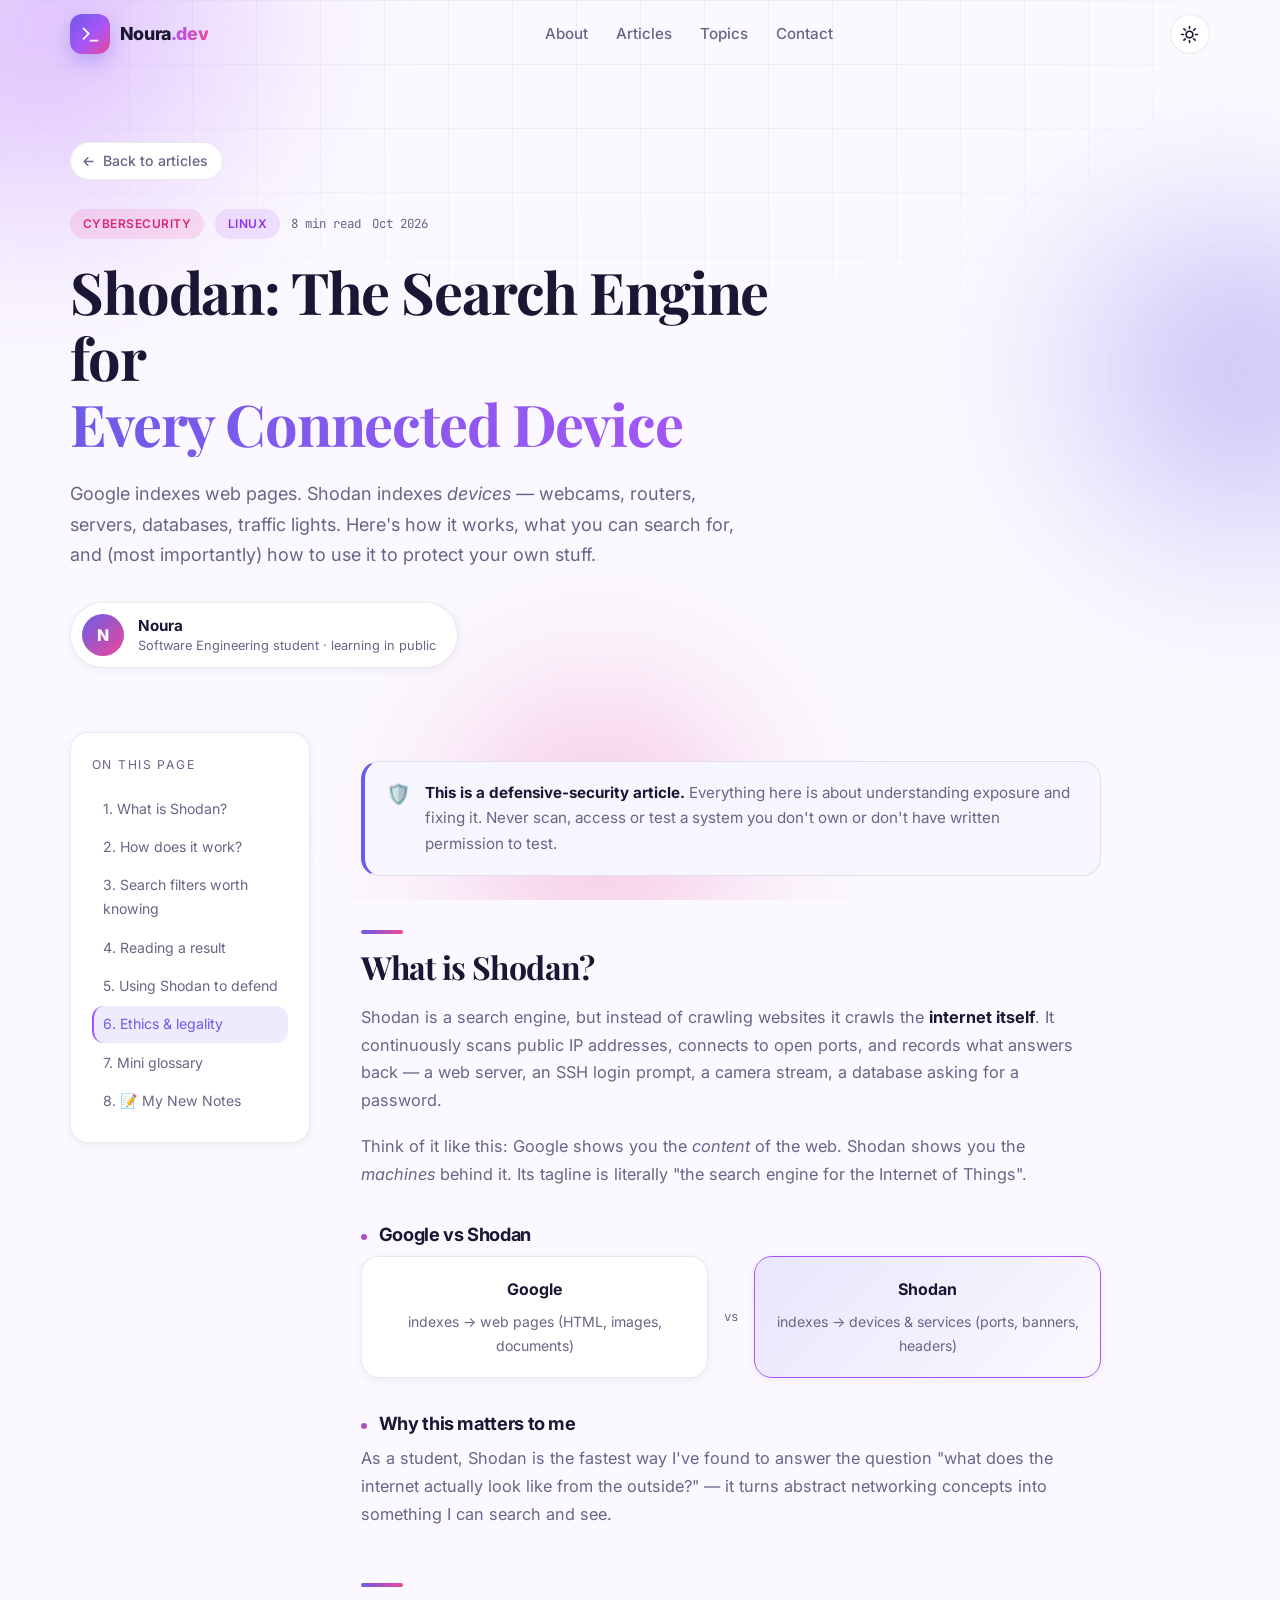
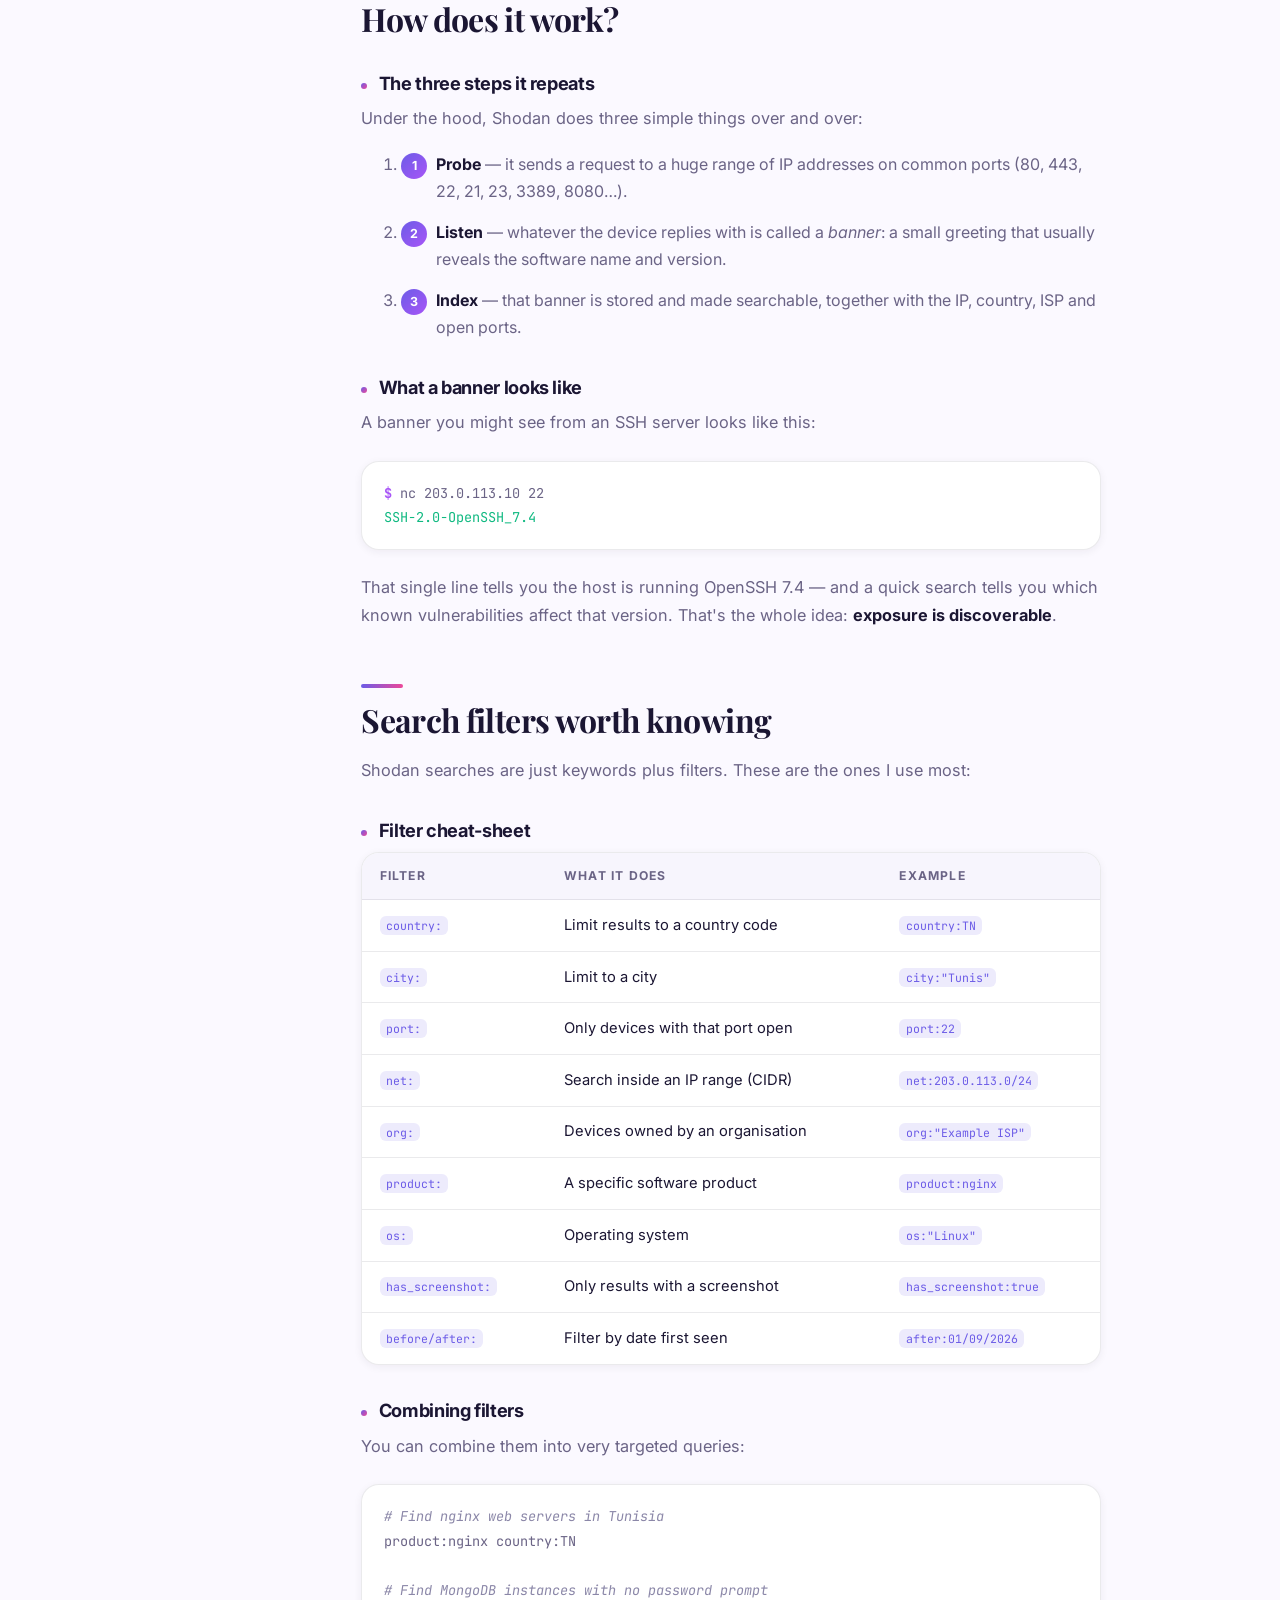
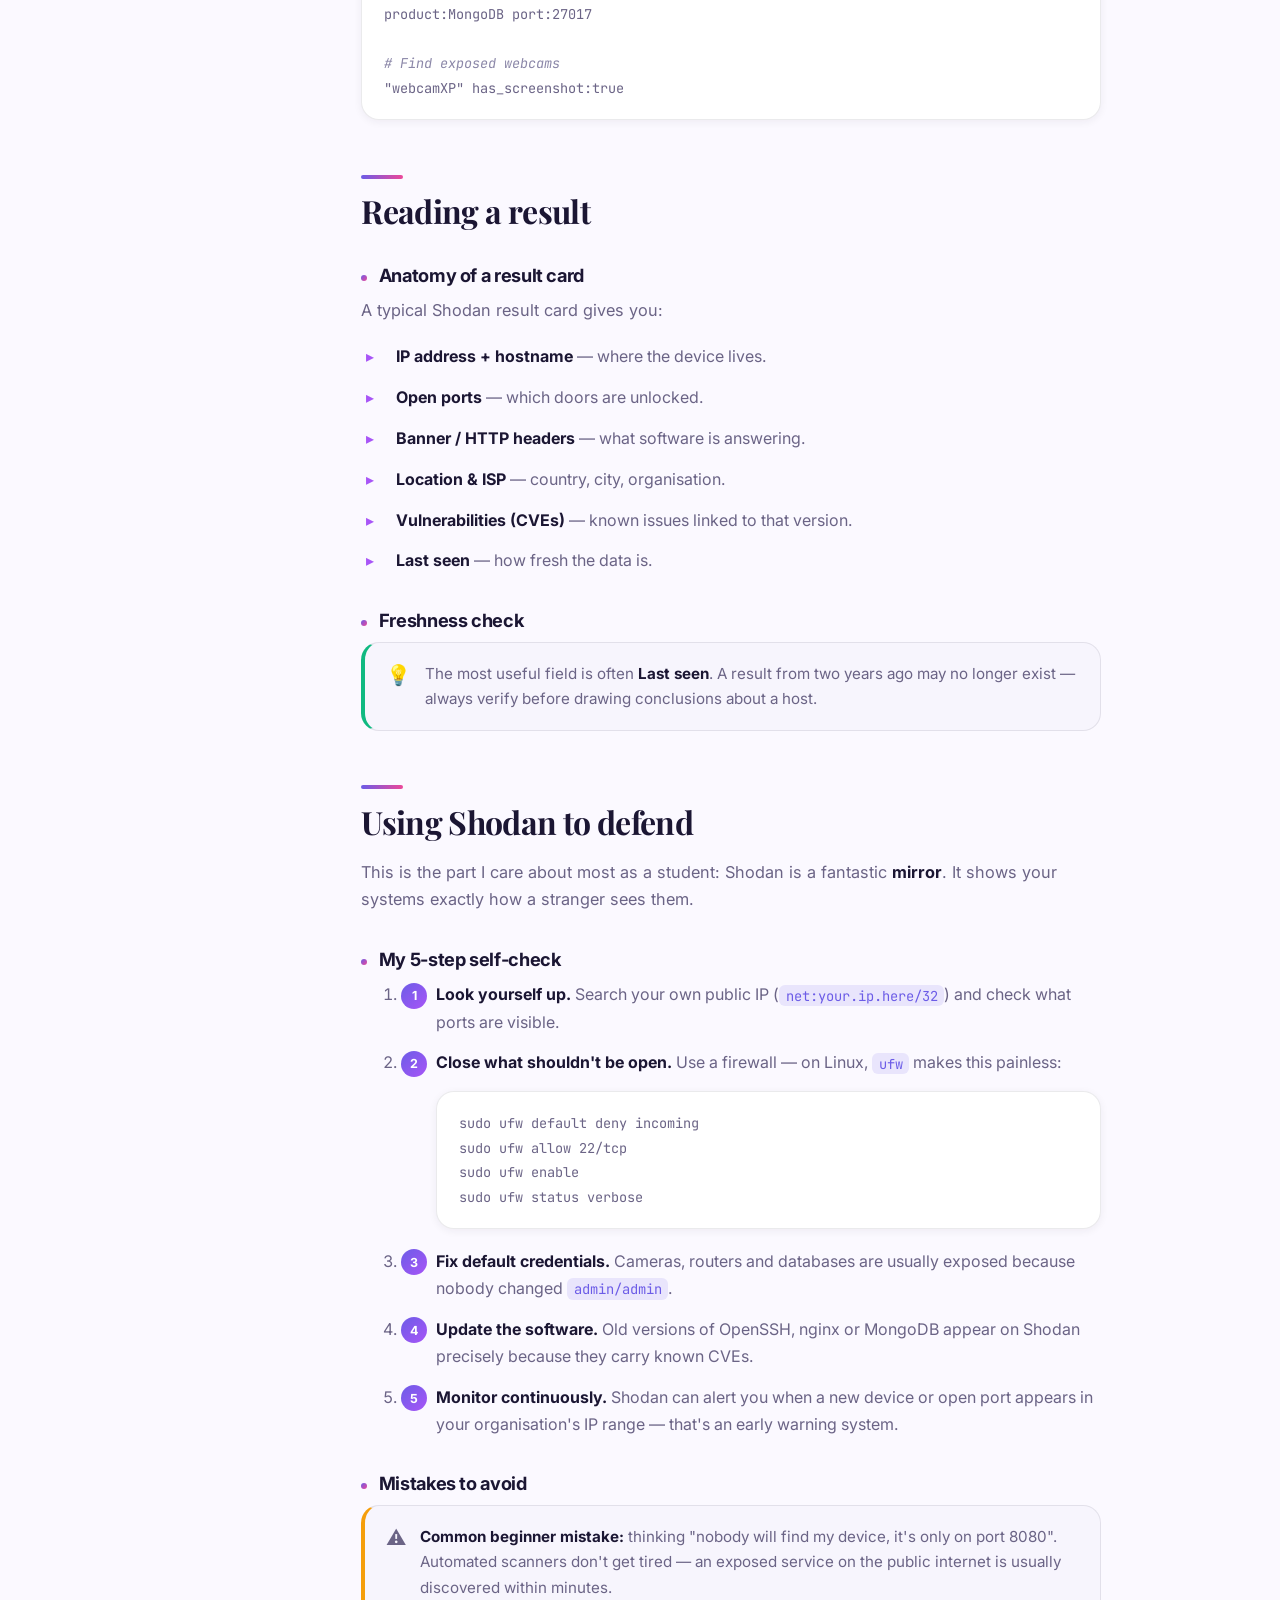
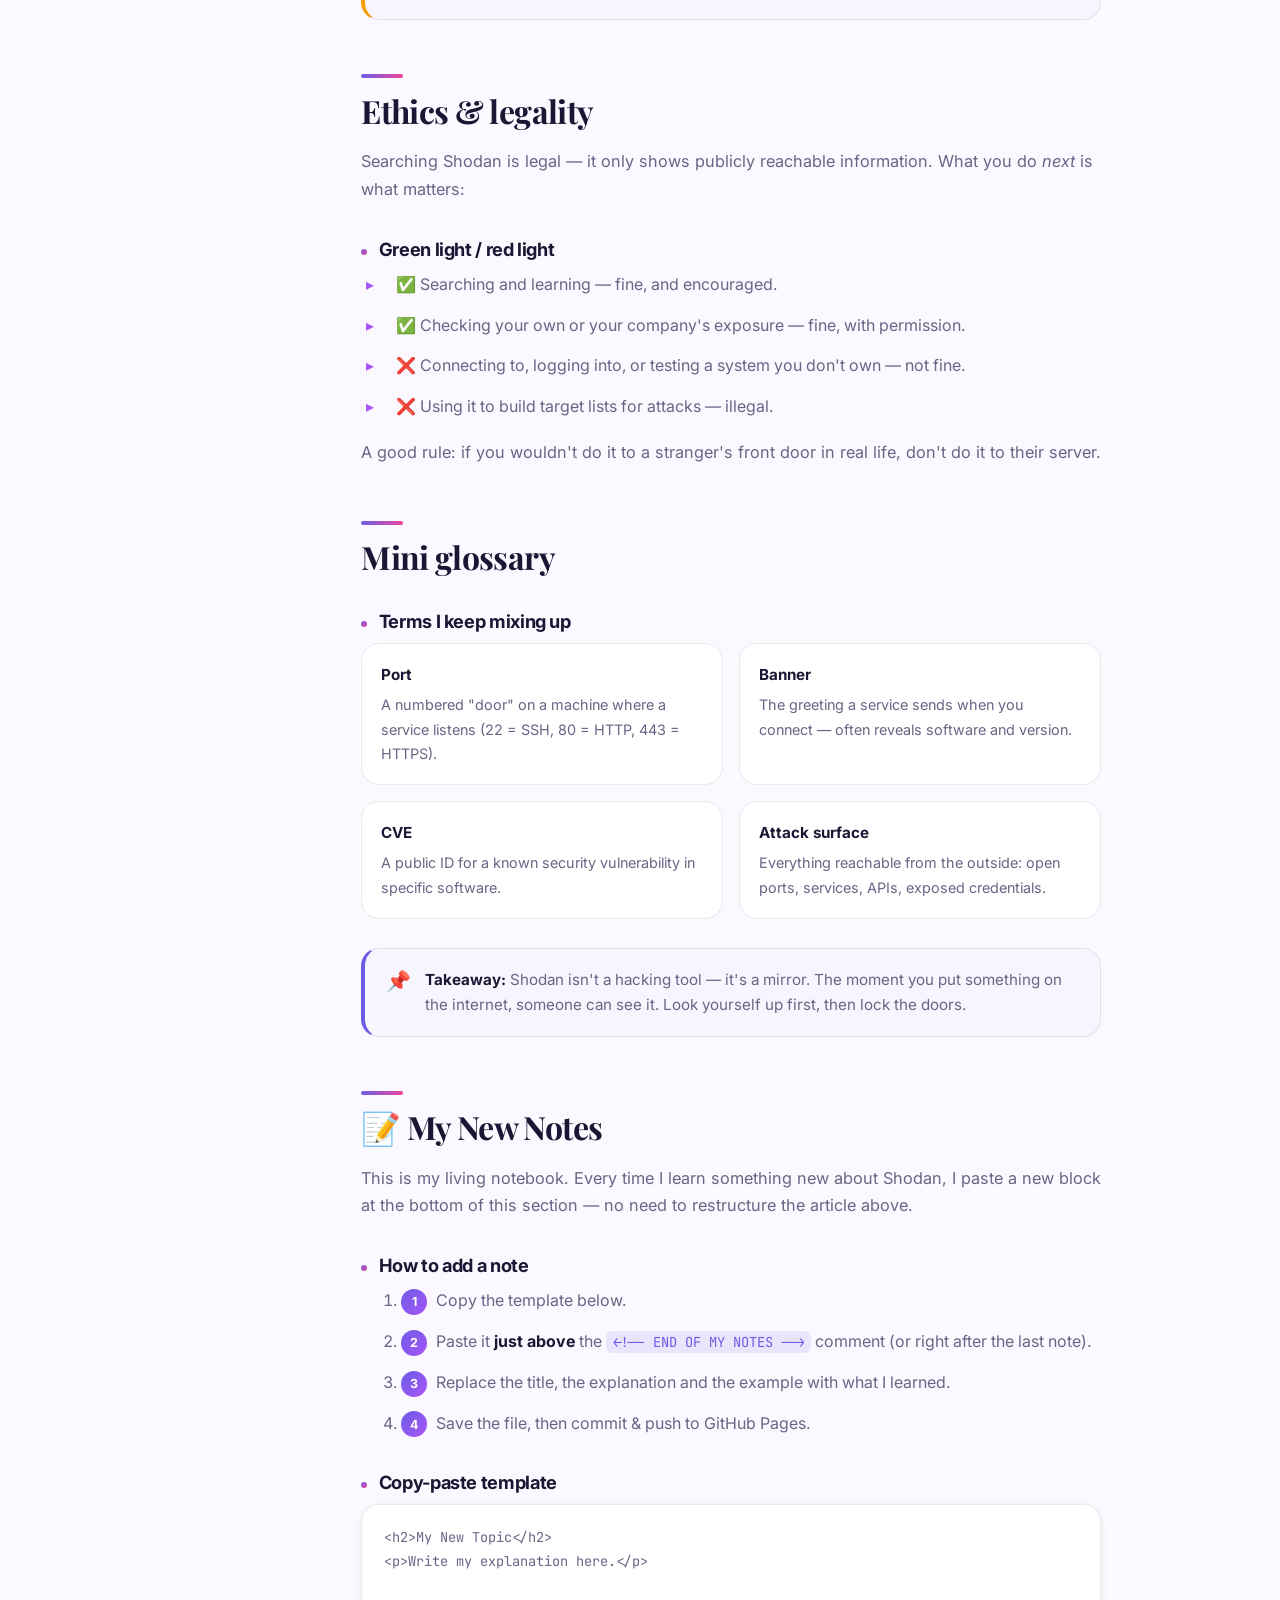
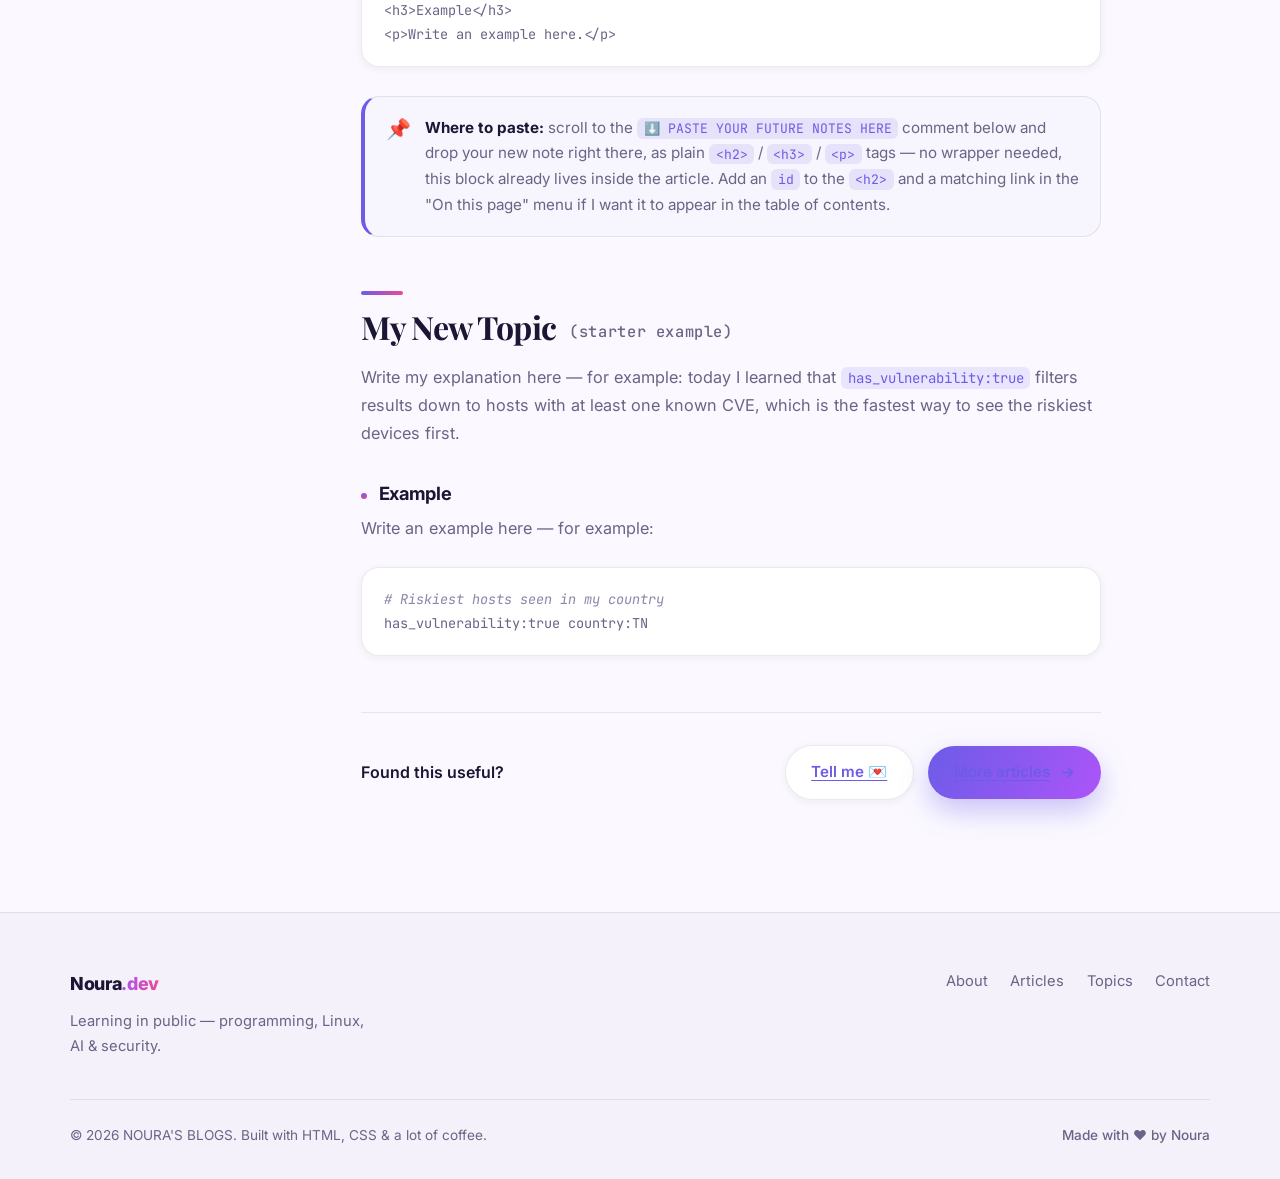
==== commit 8b538adf: "add note section" ====
--- a/articles/shodan.html
+++ b/articles/shodan.html
@@ -114,6 +114,7 @@
                         <a href="#defend">5. Using Shodan to defend</a>
                         <a href="#ethics">6. Ethics &amp; legality</a>
                         <a href="#glossary">7. Mini glossary</a>
+                        <a href="#my-notes">8. 📝 My New Notes</a>
                     </nav>
                 </aside>
 
@@ -141,6 +142,7 @@
                         "the search engine for the Internet of Things".
                     </p>
 
+                    <h3>Google vs Shodan</h3>
                     <figure class="figure reveal">
                         <div class="figure__box">
                             <span class="figure__label">Google</span>
@@ -153,7 +155,15 @@
                         </div>
                     </figure>
 
+                    <h3>Why this matters to me</h3>
+                    <p>
+                        As a student, Shodan is the fastest way I've found to answer the question
+                        "what does the internet actually look like from the outside?" — it turns
+                        abstract networking concepts into something I can search and see.
+                    </p>
+
                     <h2 id="how">How does it work?</h2>
+                    <h3>The three steps it repeats</h3>
                     <p>Under the hood, Shodan does three simple things over and over:</p>
                     <ol class="steps">
                         <li><strong>Probe</strong> — it sends a request to a huge range of IP addresses on common ports (80, 443, 22, 21, 23, 3389, 8080…).</li>
@@ -161,6 +171,7 @@
                         <li><strong>Index</strong> — that banner is stored and made searchable, together with the IP, country, ISP and open ports.</li>
                     </ol>
 
+                    <h3>What a banner looks like</h3>
                     <p>A banner you might see from an SSH server looks like this:</p>
                     <pre class="code"><code><span class="tok-o">$</span> nc 203.0.113.10 22
 <span class="tok-s">SSH-2.0-OpenSSH_7.4</span></code></pre>
@@ -173,6 +184,7 @@
                     <h2 id="filters">Search filters worth knowing</h2>
                     <p>Shodan searches are just keywords plus filters. These are the ones I use most:</p>
 
+                    <h3>Filter cheat-sheet</h3>
                     <div class="table-wrap reveal">
                         <table class="table">
                             <thead>
@@ -192,6 +204,7 @@
                         </table>
                     </div>
 
+                    <h3>Combining filters</h3>
                     <p>You can combine them into very targeted queries:</p>
                     <pre class="code"><code><span class="tok-c"># Find nginx web servers in Tunisia</span>
 product:nginx country:TN
@@ -203,6 +216,7 @@
 "webcamXP" has_screenshot:true</code></pre>
 
                     <h2 id="reading">Reading a result</h2>
+                    <h3>Anatomy of a result card</h3>
                     <p>A typical Shodan result card gives you:</p>
                     <ul class="checklist">
                         <li><strong>IP address + hostname</strong> — where the device lives.</li>
@@ -213,6 +227,7 @@
                         <li><strong>Last seen</strong> — how fresh the data is.</li>
                     </ul>
 
+                    <h3>Freshness check</h3>
                     <div class="callout callout--tip reveal">
                         <span class="callout__icon">💡</span>
                         <div>
@@ -227,6 +242,8 @@
                         This is the part I care about most as a student: Shodan is a fantastic
                         <strong>mirror</strong>. It shows your systems exactly how a stranger sees them.
                     </p>
+
+                    <h3>My 5-step self-check</h3>
                     <ol class="steps">
                         <li>
                             <strong>Look yourself up.</strong> Search your own public IP
@@ -255,6 +272,7 @@
                         </li>
                     </ol>
 
+                    <h3>Mistakes to avoid</h3>
                     <div class="callout callout--warn reveal">
                         <span class="callout__icon">⚠️</span>
                         <div>
@@ -270,6 +288,8 @@
                         Searching Shodan is legal — it only shows publicly reachable information.
                         What you do <em>next</em> is what matters:
                     </p>
+
+                    <h3>Green light / red light</h3>
                     <ul class="checklist">
                         <li>✅ Searching and learning — fine, and encouraged.</li>
                         <li>✅ Checking your own or your company's exposure — fine, with permission.</li>
@@ -282,6 +302,7 @@
                     </p>
 
                     <h2 id="glossary">Mini glossary</h2>
+                    <h3>Terms I keep mixing up</h3>
                     <dl class="glossary">
                         <div>
                             <dt>Port</dt>
@@ -309,6 +330,66 @@
                             Look yourself up first, then lock the doors.
                         </div>
                     </div>
+
+                    <!-- ================= MY NEW NOTES ================= -->
+                    <h2 id="my-notes">📝 My New Notes</h2>
+                    <p>
+                        This is my living notebook. Every time I learn something new about Shodan,
+                        I paste a new block at the bottom of this section — no need to restructure
+                        the article above.
+                    </p>
+
+                    <h3>How to add a note</h3>
+                    <ol class="steps">
+                        <li>Copy the template below.</li>
+                        <li>Paste it <strong>just above</strong> the
+                            <code>&lt;!-- END OF MY NOTES --&gt;</code> comment (or right after the last note).</li>
+                        <li>Replace the title, the explanation and the example with what I learned.</li>
+                        <li>Save the file, then commit &amp; push to GitHub Pages.</li>
+                    </ol>
+
+                    <h3>Copy-paste template</h3>
+                    <pre class="code"><code>&lt;h2&gt;My New Topic&lt;/h2&gt;
+&lt;p&gt;Write my explanation here.&lt;/p&gt;
+
+&lt;h3&gt;Example&lt;/h3&gt;
+&lt;p&gt;Write an example here.&lt;/p&gt;</code></pre>
+
+                    <div class="callout callout--note reveal">
+                        <span class="callout__icon">📌</span>
+                        <div>
+                            <strong>Where to paste:</strong> scroll to the
+                            <code>⬇️ PASTE YOUR FUTURE NOTES HERE</code> comment below and drop your
+                            new note right there, as plain <code>&lt;h2&gt;</code> / <code>&lt;h3&gt;</code>
+                            / <code>&lt;p&gt;</code> tags — no wrapper needed, this block already lives
+                            inside the article. Add an <code>id</code> to the <code>&lt;h2&gt;</code> and a
+                            matching link in the "On this page" menu if I want it to appear in the
+                            table of contents.
+                        </div>
+                    </div>
+
+                    <!-- ============================================================
+                         ⬇️ PASTE YOUR FUTURE NOTES HERE ⬇️
+                         Each note = one heading block copied from the template above
+                         (<h2> + <p>, then <h3> + <p>), pasted BELOW this comment.
+                         Newest note goes at the very bottom, just above the
+                         "END OF MY NOTES" marker.
+                         ============================================================ -->
+
+                    <h2>My New Topic <span class="note-date">(starter example)</span></h2>
+                    <p>
+                        Write my explanation here — for example: today I learned that
+                        <code>has_vulnerability:true</code> filters results down to hosts with
+                        at least one known CVE, which is the fastest way to see the riskiest
+                        devices first.
+                    </p>
+
+                    <h3>Example</h3>
+                    <p>Write an example here — for example:</p>
+                    <pre class="code"><code><span class="tok-c"># Riskiest hosts seen in my country</span>
+has_vulnerability:true country:TN</code></pre>
+
+                    <!-- ⬆️ END OF MY NOTES — paste each new note ABOVE this line ⬆️ -->
 
                     <!-- Article footer -->
                     <div class="share">
--- a/styles.css
+++ b/styles.css
@@ -930,6 +930,38 @@
     border-radius: 2px;
     background: linear-gradient(90deg, var(--brand), var(--brand-3));
 }
+.prose h3 {
+    position: relative;
+    margin-top: 2.2rem;
+    padding-left: 1.1rem;
+    font-size: 1.14rem;
+    font-weight: 700;
+    color: var(--text);
+    scroll-margin-top: 100px;
+}
+.prose h3::before {
+    content: "";
+    position: absolute;
+    left: 0; top: .55em;
+    width: 6px; height: 6px;
+    border-radius: 50%;
+    background: linear-gradient(135deg, var(--brand), var(--brand-3));
+}
+.prose h3 + * { margin-top: .7rem; }
+
+/* Notes notebook area */
+.note-date {
+    display: inline-block;
+    margin-left: .4rem;
+    font-family: var(--font-mono);
+    font-size: .48em;
+    font-weight: 500;
+    letter-spacing: .04em;
+    color: var(--text-muted);
+    vertical-align: middle;
+}
+.prose .prose { max-width: none; }
+
 .prose p { color: var(--text-muted); font-size: 1.02rem; }
 .prose strong { color: var(--text); }
 .prose em { font-style: italic; }
